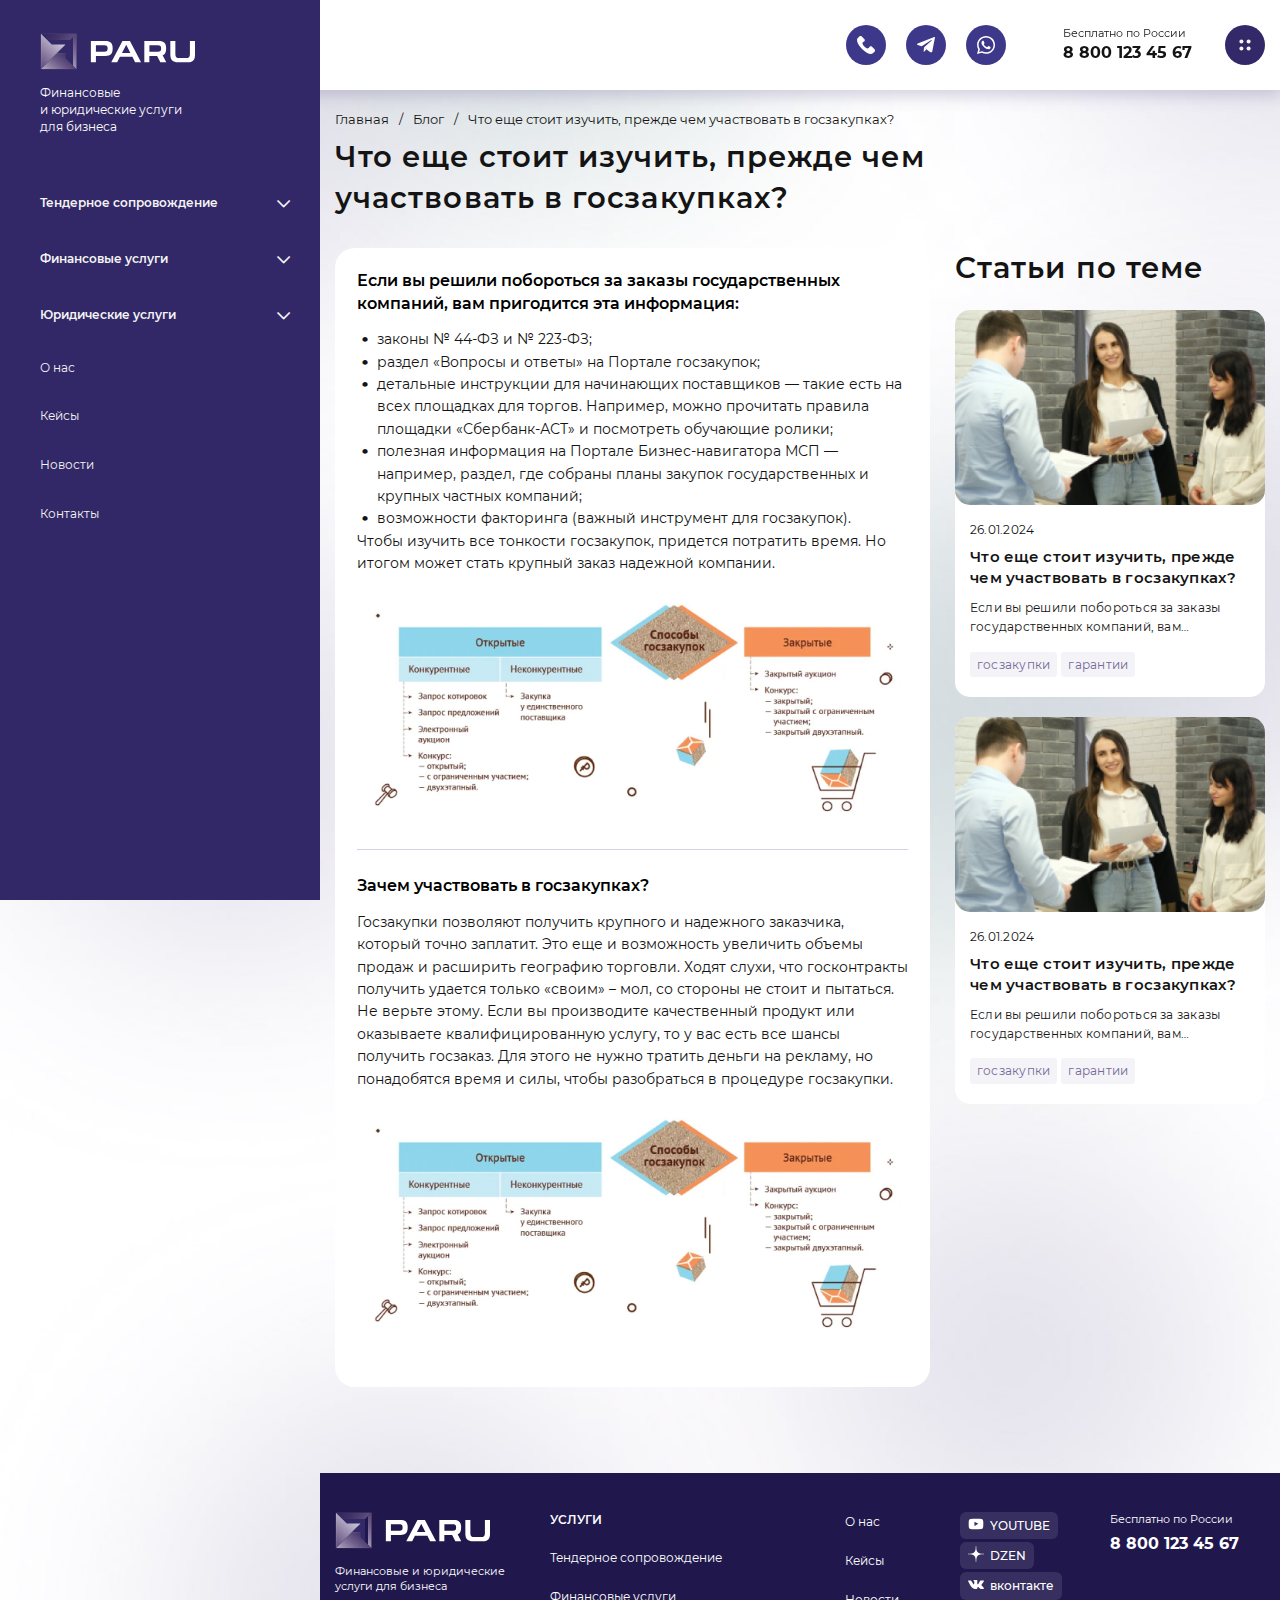
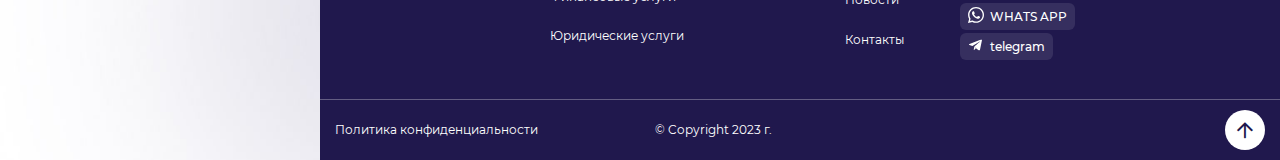
==== article.html @ 8c185385 "Add files via upload" ====
<!DOCTYPE html>
<!--[if lt IE 7]><html lang="ru" class="lt-ie9 lt-ie8 lt-ie7"><![endif]-->
<!--[if IE 7]><html lang="ru" class="lt-ie9 lt-ie8"><![endif]-->
<!--[if IE 8]><html lang="ru" class="lt-ie9"><![endif]-->
<!--[if gt IE 8]><!-->
<html lang="ru">
<!--<![endif]-->
<head>
	<meta charset="utf-8" />
	<title>Заголовок</title>
	<meta http-equiv="X-UA-Compatible" content="IE=edge" />
	<meta name="viewport" content="width=device-width, initial-scale=1.0" />
	<meta name="format-detection" content="telephone=no" />
	<link rel="shortcut icon" href="favicon.png" />
	<link rel="stylesheet" href="libs/bootstrap/bootstrap-grid.css" />
	<link rel="stylesheet" href="libs/fontawesome-free-5.12.0-web/css/all.min.css" />
	<link rel="stylesheet" href="libs/fancybox-master/dist/jquery.fancybox.min.css" />
	<link rel="stylesheet" href="libs/modal-video/modal-video.css" />
	<link rel="stylesheet" href="libs/slick-1.5.9/slick/slick.css" />
	<link rel="stylesheet" href="libs/slick-1.5.9/slick/slick-theme.css" />
	<link rel="stylesheet" href="css/fonts.css" />
	<link rel="stylesheet" href="css/main.css?ver=1.5" />
	<link rel="stylesheet" href="css/media.css?ver=1.5" />
</head>
<body>

	<div class="wrapper wrapper_page">

		<div class="sidebar">
			<a href="#" class="logo">
				<img src="img/logo.svg" alt="alt">
			</a>
			<div class="logo-descr">Финансовые <br>и юридические услуги для бизнеса</div>
			<ul class="menu">
				<li class="menu__haschild">
					<a href="#">Тендерное сопровождение</a>
					<ul>
						<li><a href="#">44 - ФЗ</a></li>
						<li><a href="#">223 - ФЗ</a></li>
						<li><a href="#">615 - ПП</a></li>
						<li><a href="#">Коммерческие закупки</a></li>
						<li><a href="#">Прохождение предотбора</a></li>
					</ul>
				</li>
				<li class="menu__haschild">
					<a href="#">Финансовые услуги</a>
					<ul>
						<li><a href="#">44 - ФЗ</a></li>
						<li><a href="#">223 - ФЗ</a></li>
						<li><a href="#">615 - ПП</a></li>
						<li><a href="#">Коммерческие закупки</a></li>
						<li><a href="#">Прохождение предотбора</a></li>
					</ul>
				</li>
				<li class="menu__haschild">
					<a href="#">Юридические услуги</a>
					<ul>
						<li><a href="#">44 - ФЗ</a></li>
						<li><a href="#">223 - ФЗ</a></li>
						<li><a href="#">615 - ПП</a></li>
						<li><a href="#">Коммерческие закупки</a></li>
						<li><a href="#">Прохождение предотбора</a></li>
					</ul>
				</li>
				<li><a href="#">О нас</a></li>
				<li><a href="#">Кейсы</a></li>
				<li><a href="#">Новости</a></li>
				<li><a href="#">Контакты</a></li>
			</ul>
		</div>

		<header class="header default">
			<div class="container">
				<div class="header__wrapper">
					<a href="#" class="btn-menu btn-menu_mobile"></a>
					<div class="header__logo">
						<a href="#" class="logo">
							<img src="img/logo.svg" alt="alt">
						</a>
					</div>
					<ul class="list-socials">
						<li><a href="#"><img src="img/phone.svg" alt="alt"></a></li>
						<li><a href="#"><img src="img/tg.svg" alt="alt"></a></li>
						<li><a href="#"><img src="img/wp.svg" alt="alt"></a></li>
					</ul>
					<div class="header__contacts">
						<p>Бесплатно по России</p>
						<a href="tel:88001234567" class="phone-main">8 800 123 45 67</a>
					</div>
					<a href="#" class="btn-menu btn-menu_catalog"></a>
					<a href="tel:88001234567" class="phone-mobile"><i class="fas fa-phone-alt"></i></a>
				</div>
			</div>
		</header>

		<section class="page-article">
			<div class="container">
				<ul class="breadcrumbs">
					<li><a href="#">Главная</a></li>
					<li><a href="#">Блог</a></li>
					<li>Что еще стоит изучить, прежде чем участвовать в госзакупках?</li>
				</ul>
				<h1 class="title-section">Что еще стоит изучить, прежде чем участвовать в госзакупках?</h1>
				<div class="row">
					<div class="col-lg-8">
						<div class="article-content">
							<h2>Если вы решили побороться за заказы государственных компаний, вам пригодится эта информация:</h2>
							<ul>
								<li>законы № 44-ФЗ и № 223-ФЗ;</li>
								<li>раздел «Вопросы и ответы» на Портале госзакупок;</li>
								<li>детальные инструкции для начинающих поставщиков — такие есть на всех площадках для торгов. Например, можно прочитать правила площадки «Сбербанк-АСТ» и посмотреть обучающие ролики;</li>
								<li>полезная информация на Портале Бизнес-навигатора МСП — например, раздел, где собраны планы закупок государственных и крупных частных компаний;</li>
								<li>возможности факторинга (важный инструмент для госзакупок).</li>
							</ul>
							<p>Чтобы изучить все тонкости госзакупок, придется потратить время. Но итогом может стать крупный заказ надежной компании.</p>
							<img src="img/article1.jpg" alt="alt">
							<h2>Зачем участвовать в госзакупках?</h2>
							<p>Госзакупки позволяют получить крупного и надежного заказчика, который точно заплатит. Это еще и возможность увеличить объемы продаж и расширить географию торговли. Ходят слухи, что госконтракты получить удается только «своим» – мол, со стороны не стоит и пытаться. Не верьте этому. Если вы производите качественный продукт или оказываете квалифицированную услугу, то у вас есть все шансы получить госзаказ. Для этого не нужно тратить деньги на рекламу, но понадобятся время и силы, чтобы разобраться в процедуре госзакупки.</p>
							<img src="img/article1.jpg" alt="alt">
						</div>
					</div>
					<div class="col-lg-4">
						<div class="sidebar-aricle">
							<h2 class="title-section">Статьи по теме</h2>
							<div class="row row_news">
								<div class="col-lg-12 col-md-6">
									<div class="item-news">
										<a href="#" class="item-news__image">
											<img src="img/news1.jpg" alt="alt">
										</a>
										<div class="item-news__content">
											<div class="item-news__date">26.01.2024</div>
											<a href="#" class="item-news__title">Что еще стоит изучить, прежде чем участвовать в госзакупках?</a>
											<p>Если вы решили побороться за заказы государственных компаний, вам пригодится</p>
											<ul class="tags-main">
												<li><a href="#">госзакупки</a></li>
												<li><a href="#">гарантии</a></li>
											</ul>
										</div>
									</div>
								</div>
								<div class="col-lg-12 col-md-6">
									<div class="item-news">
										<a href="#" class="item-news__image">
											<img src="img/news1.jpg" alt="alt">
										</a>
										<div class="item-news__content">
											<div class="item-news__date">26.01.2024</div>
											<a href="#" class="item-news__title">Что еще стоит изучить, прежде чем участвовать в госзакупках?</a>
											<p>Если вы решили побороться за заказы государственных компаний, вам пригодится</p>
											<ul class="tags-main">
												<li><a href="#">госзакупки</a></li>
												<li><a href="#">гарантии</a></li>
											</ul>
										</div>
									</div>
								</div>
							</div>
						</div>
					</div>
				</div>
			</div>
		</section>

		<footer class="footer">
			<div class="container">
				<div class="row">
					<div class="col-md-2">
						<div class="footer__logo">
							<a href="#" class="logo">
								<img src="img/logo.svg" alt="alt">
							</a>
							<div class="logo-descr">Финансовые и юридические услуги для бизнеса</div>
						</div>
					</div>
					<div class="col-md-4 col-7 footer__services">
						<div class="footer__title">услуги</div>
						<ul class="footer__nav">
							<li><a href="#">Тендерное сопровождение</a></li>
							<li><a href="#">Финансовые услуги</a></li>
							<li><a href="#">Юридические услуги</a></li>
						</ul>
					</div>
					<div class="col-md-2 col-5 footer__main">
						<ul class="footer__nav">
							<li><a href="#">О нас</a></li>
							<li><a href="#">Кейсы</a></li>
							<li><a href="#">Новости</a></li>
							<li><a href="#">Контакты</a></li>
						</ul>
					</div>
					<div class="col-md-2 col-5">
						<ul class="socials-main">
							<li>
								<a href="#">
									<div class="icon-social"><img src="img/ic_soc1.svg" alt="alt"></div>
									<span>YOUTUBE</span>
								</a>
							</li>
							<li>
								<a href="#">
									<div class="icon-social"><img src="img/ic_soc2.svg" alt="alt"></div>
									<span>DZEN</span>
								</a>
							</li>
							<li>
								<a href="#">
									<div class="icon-social"><img src="img/ic_soc3.svg" alt="alt"></div>
									<span>вконтакте</span>
								</a>
							</li>
							<li>
								<a href="#">
									<div class="icon-social"><img src="img/ic_soc4.svg" alt="alt"></div>
									<span>WHATS APP</span>
								</a>
							</li>
							<li>
								<a href="#">
									<div class="icon-social"><img src="img/ic_soc5.svg" alt="alt"></div>
									<span>telegram</span>
								</a>
							</li>
						</ul>
					</div>
					<div class="col-md-2 col-6">
						<div class="footer__contacts">
							<p>Бесплатно по России</p>
							<a href="tel:88001234567" class="phone-main">8 800 123 45 67</a>
						</div>
					</div>
				</div>
			</div>
			<div class="footer-bottom">
				<div class="container">
					<div class="row align-items-center">
						<div class="col-md-4 col-6">
							<a href="#">Политика конфиденциальности </a>
						</div>
						<div class="col-md-4 col-6">
							<p>© Copyright 2023 г.</p>
						</div>
						<div class="col-md-4 col-6">
							<a href="#" class="btn_top"><i class="far fa-arrow-up"></i></a>
						</div>
					</div>
				</div>
			</div>
		</footer>
		
	</div>

	<!--[if lt IE 9]>
	<script src="libs/html5shiv/es5-shim.min.js"></script>
	<script src="libs/html5shiv/html5shiv.min.js"></script>
	<script src="libs/html5shiv/html5shiv-printshiv.min.js"></script>
	<script src="libs/respond/respond.min.js"></script>
	<![endif]-->
	<script src="libs/jquery/jquery-3.6.0.min.js"></script>
	<script src="libs/jquery-mousewheel/jquery.mousewheel.min.js"></script>
	<script src="libs/fancybox-master/dist/jquery.fancybox.min.js"></script>
	<script src="libs/slick-1.5.9/slick/slick.min.js"></script>
	<script src="libs/scroll2id/PageScroll2id.min.js"></script>
	<script src="libs/mask/jquery.maskedinput.js"></script>
	<script src="libs/jquery-spincrement/jquery.spincrement.min.js"></script>
	<script src="libs/modal-video/jquery-modal-video.min.js"></script>
	<script src="libs/jQueryFormStyler-master/jquery.formstyler.min.js"></script>
	<script src="js/common.js?ver=1.5"></script>
	<!-- Yandex.Metrika counter --><!-- /Yandex.Metrika counter -->
	<!-- Google Analytics counter --><!-- /Google Analytics counter -->
</body>
</html>
---- libs/modal-video/modal-video.css ----
@keyframes modal-video {
  from {
    opacity: 0;
  }
  to {
    opacity: 1;
  }
}

@keyframes modal-video-inner {
  from {
    transform: translate(0, 100px);
  }
  to {
    transform: translate(0, 0);
  }
}

.modal-video {
  position: fixed;
  top: 0;
  left: 0;
  width: 100%;
  height: 100%;
  background-color: rgba(0, 0, 0, 0.5);
  z-index: 1000000;
  cursor: pointer;
  opacity: 1;
  animation-timing-function: ease-out;
  animation-duration: 0.3s;
  animation-name: modal-video;
  -webkit-transition: opacity 0.3s ease-out;
  -moz-transition: opacity 0.3s ease-out;
  -ms-transition: opacity 0.3s ease-out;
  -o-transition: opacity 0.3s ease-out;
  transition: opacity 0.3s ease-out;
}

.modal-video-close {
  opacity: 0;
}

.modal-video-close .modal-video-movie-wrap {
  -webkit-transform: translate(0, 100px);
  -moz-transform: translate(0, 100px);
  -ms-transform: translate(0, 100px);
  -o-transform: translate(0, 100px);
  transform: translate(0, 100px);
}

.modal-video-body {
  max-width: 960px;
  width: 100%;
  height: 100%;
  margin: 0 auto;
  padding: 0 10px;
  display: flex;
  justify-content: center;
  box-sizing: border-box;
}

.modal-video-inner {
  display: flex;
  justify-content: center;
  align-items: center;
  width: 100%;
  height: 100%;
}

@media (orientation: landscape) {
  .modal-video-inner {
    padding: 10px 60px;
    box-sizing: border-box;
  }
}

.modal-video-movie-wrap {
  width: 100%;
  height: 0;
  position: relative;
  padding-bottom: 56.25%;
  background-color: #333;
  animation-timing-function: ease-out;
  animation-duration: 0.3s;
  animation-name: modal-video-inner;
  -webkit-transform: translate(0, 0);
  -moz-transform: translate(0, 0);
  -ms-transform: translate(0, 0);
  -o-transform: translate(0, 0);
  transform: translate(0, 0);
  -webkit-transition: -webkit-transform 0.3s ease-out;
  -moz-transition: -moz-transform 0.3s ease-out;
  -ms-transition: -ms-transform 0.3s ease-out;
  -o-transition: -o-transform 0.3s ease-out;
  transition: transform 0.3s ease-out;
}

.modal-video-movie-wrap iframe {
  position: absolute;
  top: 0;
  left: 0;
  width: 100%;
  height: 100%;
}

.modal-video-close-btn {
  position: absolute;
  z-index: 2;
  top: -45px;
  right: 0;
  display: inline-block;
  width: 35px;
  height: 35px;
  overflow: hidden;
  border: none;
  background: transparent;
}

@media (orientation: landscape) {
  .modal-video-close-btn {
    top: 0;
    right: -45px;
  }
}

.modal-video-close-btn:before {
  transform: rotate(45deg);
}

.modal-video-close-btn:after {
  transform: rotate(-45deg);
}

.modal-video-close-btn:before, .modal-video-close-btn:after {
  content: '';
  position: absolute;
  height: 2px;
  width: 100%;
  top: 50%;
  left: 0;
  margin-top: -1px;
  background: #fff;
  border-radius: 5px;
  margin-top: -6px;
}
---- css/fonts.css ----
@font-face {
    font-family: 'Montserrat';
    src: local('Montserrat Light'), local('Montserrat-Light'),
        url('../fonts/Montserrat-Light.woff2') format('woff2'),
        url('../fonts/Montserrat-Light.woff') format('woff'),
        url('../fonts/Montserrat-Light.ttf') format('truetype');
    font-weight: 300;
    font-style: normal;
  }
  @font-face {
    font-family: 'Montserrat';
    src: local('Montserrat Regular'), local('Montserrat-Regular'),
        url('../fonts/Montserrat-Regular.woff2') format('woff2'),
        url('../fonts/Montserrat-Regular.woff') format('woff'),
        url('../fonts/Montserrat-Regular.ttf') format('truetype');
    font-weight: 400;
    font-style: normal;
  }
  @font-face {
    font-family: 'Montserrat';
    src: local('Montserrat Medium'), local('Montserrat-Medium'),
        url('../fonts/Montserrat-Medium.woff2') format('woff2'),
        url('../fonts/Montserrat-Medium.woff') format('woff'),
        url('../fonts/Montserrat-Medium.ttf') format('truetype');
    font-weight: 500;
    font-style: normal;
  }
  @font-face {
    font-family: 'Montserrat';
    src: local('Montserrat Semi Bold'), local('Montserrat-Semi-Bold'),
        url('../fonts/Montserrat-SemiBold.woff2') format('woff2'),
        url('../fonts/Montserrat-SemiBold.woff') format('woff'),
        url('../fonts/Montserrat-SemiBold.ttf') format('truetype');
    font-weight: 600;
    font-style: normal;
  }
  @font-face {
    font-family: 'Montserrat';
    src: local('Montserrat Bold'), local('Montserrat-Bold'),
        url('../fonts/Montserrat-Bold.woff2') format('woff2'),
        url('../fonts/Montserrat-Bold.woff') format('woff'),
        url('../fonts/Montserrat-Bold.ttf') format('truetype');
    font-weight: 700;
    font-style: normal;
  }
  @font-face {
    font-family: 'Montserrat';
    src: local('Montserrat Extra Bold'), local('Montserrat-Extra-Bold'),
        url('../fonts/Montserrat-ExtraBold.woff2') format('woff2'),
        url('../fonts/Montserrat-ExtraBold.woff') format('woff'),
        url('../fonts/Montserrat-ExtraBold.ttf') format('truetype');
    font-weight: 800;
    font-style: normal;
  }
---- css/main.css ----
*::-webkit-input-placeholder {
	color: #666;
	opacity: 1;
}
*:-moz-placeholder {
	color: #666;
	opacity: 1;
}
*::-moz-placeholder {
	color: #666;
	opacity: 1;
}
*:-ms-input-placeholder {
	color: #666;
	opacity: 1;
}

body input:focus:required:invalid,
body textarea:focus:required:invalid {
	
}
body input:required:valid,
body textarea:required:valid {
	
}
body {
	font-family: 'Montserrat';
	font-size: 14px;
	line-height: 160%;
	color: #141414;
	overflow-x: hidden;
	margin: 0;
	background-color: #fff;
}
button {
	cursor: pointer;
}
button, input, optgroup, select, textarea {
	font-family: inherit;
}
input {
-webkit-appearance: none;
-moz-appearance: none;
appearance: none;
}
button,
textarea,
input.text,
input[type="text"],
input[type="button"],
input[type="submit"] {
  -webkit-appearance: none;
}
a, button, input, img {
	transition: all 0.3s;
}
h1,h2,h3,h4,h5,h6 {
	padding: 0;
	margin: 0;
	font-weight: normal;
}
.wrapper {
	overflow: hidden;
	background-image: url(../img/main_bg.jpg);
	background-repeat: no-repeat;
	background-position: center -100px;
}
a {
	text-decoration: none;
	outline: none;
}
* {
	outline: none !important;
}
ul {
	padding: 0;
	margin: 0;
}
ul li {
	list-style-type: none;
	outline: none;
}
img {
	outline: none;
	display: block;
}
p {
	padding: 0;
	margin: 0;
}
form {
	margin: 0;
}


.header {
	padding: 45px 0;
	position: fixed;
	top: 0;
	left: 0;
	width: 100%;
	z-index: 700;
	transition: all 0.5s;
}
.header.fixed {
	padding: 34px 0;
	background: #FFF;
	box-shadow: 2px 6px 15px 0px rgba(117, 106, 154, 0.30);
}
.header__wrapper {
	margin-right: -80px;
	display: flex;
	align-items: center;
	justify-content: flex-end;
	position: relative;
}
.header__contacts {
	font-size: 12px;
	line-height: 140%;
	display: flex;
	flex-direction: column;
	align-items: flex-start;
}
.header__contacts p {
	margin: 0;
}
.phone-main {
	font-size: 17px;
	color: #141414;
	font-weight: 700;
	line-height: 140%;
}
.btn-menu {
	width: 50px;
	height: 50px;
	margin-left: 50px;
	flex: none;
	background-image: url(../img/menu.svg);
	background-repeat: no-repeat;
	background-position: center;
	background-size: cover;
	cursor: pointer;
	transition: all 0.8s;
}
.btn-menu:hover {
	transform: rotate(180deg);
}
.list-socials {
	display: flex;
	align-items: center;
}
.list-socials li {
	margin-right: 28px;
}
.list-socials li:last-child {
	margin-right: 0;
}
.header .list-socials {
	margin-right: 100px;
	visibility: hidden;
	opacity: 0;
	transition: all 0.5s;
}
.header.header.fixed .list-socials {
	visibility: visible;
	opacity: 1;
}
.list-socials a {
	width: 50px;
	height: 50px;
	border-radius: 50%;
	background-color: #3D388A;
	display: flex;
	align-items: center;
	justify-content: center;
}
/*
.header.fixed .socials-vertical {
	margin-right: 70px;
	position: relative;
	top: 0;
	right: 0;
	flex-direction: row;
	width: auto;
	height: auto;
}
.header.fixed .socials-vertical li {
	margin-right: 28px;
}
*/

.title-big {
	font-size: 48px;
	font-weight: 700;
	line-height: 140%; 
}
.content-billbord {
	height: 900px;
	display: flex;
	align-items: center;
	justify-content: space-between;
}
.content-billbord__inner {
	max-width: 706px;
	margin-left: 85px;
	display: flex;
	align-items: flex-start;
	flex-direction: column;
	justify-content: center;
}
.socials-vertical {
	margin-right: -80px;
	width: 140px;
	height: 364px;
	border-radius: 10px;
	background: #FFF;
	display: flex;
	flex-direction: column;
	align-items: center;
	justify-content: space-around;
	transition: all 0.7s;
	flex: none;
}
.socials-vertical a {
	width: 50px;
	height: 50px;
	border-radius: 50%;
	background-color: #3D388A;
	display: flex;
	align-items: center;
	justify-content: center;
}
.list-socials a:hover,
.socials-vertical a:hover {
	background-color: #181454;
}
.list-page li {
	font-size: 20px;
	padding-left: 40px;
	margin-bottom: 10px;
	line-height: 160%;
	font-weight: 500;
	color: #756A9A;
	position: relative;
}
.list-page li::before {
	position: absolute;
	top: 0;
	left: 0;
	content: "●";
}
.billbord .title-big {
	margin-bottom: 46px;
}
.billbord__buttons {
	padding-top: 55px;
	display: flex;
	align-items: center;
}
.btn-main {
	height: 64px;
	padding: 0 52px;
	font-size: 16px;
	font-weight: 500;
	line-height: 140%;
	background: #322968;
	text-transform: uppercase;
	color: #fff;
	font-family: 'Montserrat';
	display: inline-flex;
	align-items: center;
	justify-content: center;
	text-align: center;
	border: none;
	cursor: pointer;
	transition: all 0.3s;
}
.btn-main:hover {
	background: #1b153e;
}
.btn-video {
	font-size: 13px;
	line-height: 140%;
	color: #141414;
	display: inline-flex;
	align-items: center;
}
.btn-video img {
	margin-right: 22px;
	flex: none;
	transition: all 0.5s;
}
.btn-video:hover img {
	transform: scale(1.1);
}
.btn-video span {
	max-width: 106px;
}
.billbord__buttons .btn-main {
	margin-right: 74px;
}

.sidebar {
	padding: 54px 70px;
	padding-right: 32px;
	top: 0;
	left: 0;
	width: 363px;
	z-index: 800;
	height: 100%;
	overflow: auto;
	background: #322867;
	position: fixed;
	color: #fff;
}
.sidebar::-webkit-scrollbar {
	-webkit-appearance: none;
}
  .sidebar::-webkit-scrollbar:vertical {
	width: 5px;
}
  .sidebar::-webkit-scrollbar:horizontal {
	height: 5px;
}
  .sidebar::-webkit-scrollbar-thumb {
	background-color: #444;
	border-radius: 10px;
}
  .sidebar::-webkit-scrollbar-track {
	border-radius: 10px;
	background-color: #D9D9D9;
}
.logo {
	display: inline-block;
}
.logo img {
	width: 176px;
}
.logo-descr {
	margin-top: 18px;
	margin-bottom: 75px;
	max-width: 160px;
	line-height: 140%;
}
.menu > li {
	padding: 25px 0;
	line-height: 140%;
}
.menu > li > a {
	color: #F5F5F5;
	display: flex;
	align-items: center;
	justify-content: space-between;
}
.menu > li > a:hover {
	opacity: 0.6;
}
.menu__haschild > a {
	font-weight: 600;
	position: relative;
}
.menu__haschild > a::after {
	font-size: 15px;
	-moz-osx-font-smoothing: grayscale;
    -webkit-font-smoothing: antialiased;
    font-style: normal;
    font-variant: normal;
    text-rendering: auto;
    line-height: 1;
	font-family: "Font Awesome 5 Pro";
	font-weight: 400;
	content: "\f078";
	width: 24px;
	height: 24px;
	display: flex;
	align-items: center;
	justify-content: center;
	transition: all 0.3s;
}
.menu__haschild.active > a::after {
	transform: rotate(180deg);
}
.menu ul li {
	margin-bottom: 25px;
}
.menu ul li:last-child {
	margin-bottom: 0;
}
.menu ul li a {
	color: #F5F5F5;
	border-bottom: 1px transparent solid;
}
.menu ul li a:hover {
	border-color: #fff;
}
.menu ul {
	padding-top: 13px;
	display: none;
}

.services {
	padding-bottom: 70px;
}
.services .title-section {
	padding-top: 0;
}
.title-section {
	font-size: 36px;
	padding: 39px 0;
	font-weight: 600;
	line-height: 140%;
	letter-spacing: 1.08px;
	margin: 0;
}
.block-services {
	border-radius: 30px 30px 0px 0px;
	background: #FFF;
	box-shadow: 10px 0 10px #3329690d;
}
.item-service {
	border-radius: 30px 30px 0px 0px;
	box-shadow: 0 -10px 10px #3329690d;
	background: #FFF;
}
.item-service:last-child {
	padding-bottom: 30px;
}
.item-service__head {
	padding: 30px 28px;
	font-size: 24px;
	font-style: normal;
	font-weight: 600;
	line-height: 140%;
	color: #000;
	display: flex;
	align-items: center;
	cursor: pointer;
}
.item-service__head span {
	margin-right: 30px;
	color: #756A9A;
	font-size: 15px;
	font-weight: 500;
	line-height: 200%; 
}
.item-service__content {
	padding: 0 77px;
	padding-bottom: 46px;
	display: none;
}
.item-service:first-child .item-service__content {
	display: block;
}
.list-links a {
	padding: 17px 0;
	font-size: 20px;
	color: #332969;
	font-style: normal;
	font-weight: 500;
	line-height: 200%;
	display: flex;
	align-items: center;
	justify-content: space-between;
	border-top: 1px solid #C1C1C1;
}
.list-links a i {
	transition: all 0.3s;
}
.list-links a:hover i {
	transform: translateX(10px);
}
.list-links li:last-child a {
	border-bottom: 1px solid #C1C1C1;
}
.list-links {
	padding-right: 20px;
}
.image-services img {
	max-width: 100%;
	margin: 0 auto;
	height: auto;
}

.numbers-about {
	padding-bottom: 40px;
}
.numbers-about .title-section {
	padding-bottom: 20px;
}
.item-number {
	padding-left: 65px;
	font-size: 18px;
	max-width: 325px;
	margin: 60px auto;
	font-weight: 500;
	line-height: 160%;
	position: relative;
	color: #332969;
}
.item-number__value {
	font-size: 66px;
	margin-bottom: 9px;
	font-weight: 600;
	line-height: 140%;
}
.item-number::before {
	position: absolute;
	display: block;
	content: " ";
	top: 109px;
	left: 0;
	width: 24px;
	height: 24px;
	background-image: url(../img/before_line.svg);
	background-repeat: no-repeat;
	background-position: center;
	background-size: cover;
}
.wrapper,
.wrapper .header {
	padding-left: 363px;
}

.portfolio {
	padding-top: 40px;
	padding-bottom: 110px;
}
.portfolio .title-section {
	max-width: 961px;
	margin: 0 auto;
	text-align: center;
}
.tabs {
	display: flex;
	align-items: center;
	justify-content: center;
}
.tabs li {
	padding: 0 5px;
}
.tabs a {
	height: 46px;
	padding: 0 26px;
	font-size: 16px;
	color: #322867;
	font-weight: 500;
	line-height: 140%;
	border-radius: 3px;
	border: 1px solid #756A9A;
	display: flex;
	align-items: center;
	justify-content: center;
	text-align: center;
}
.tabs .active a,
.tabs a:hover {
	border-color: #332969;
	background: #332969;
	color: #fff;
}
.block-portfolio {
	padding: 35px 50px;
	border-radius: 20px;
	background: #FFF;
}
.title-middle {
	font-size: 24px;
	font-weight: 600;
	line-height: 140%;
}
.title-small {
	font-size: 18px;
	font-weight: 500;
	line-height: 140%;
}
.text-min {
	font-size: 13px;
	color: #3D388A;
}
.item-portfolio__image {
	padding: 0 1px;
}
.item-portfolio__image img {
	max-width: 100%;
	height: auto;
}
.item-portfolio .title-middle {
	margin-bottom: 13px;
	color: #000;
}
.item-portfolio .title-small {
	margin-bottom: 14px;
	color: #000;
}
.item-portfolio .text-min {
	margin-bottom: 23px;
}
.item-portfolio__content .title-small {
	margin-bottom: 6px;
	font-weight: 600;
	color: #332969;
}
.item-portfolio__content p {
	margin-bottom: 18px;
	letter-spacing: 0.28px;
}
.item-portfolio__content {
	position: relative;
}
.item-portfolio__bottom {
	margin-bottom: -2px;
	width: 110px;
	display: flex;
	justify-content: flex-end;
	margin-left: auto;
	background-color: #fff;
	z-index: 2;
	margin-right: -30px;
	position: relative;
}
.link-page {
	color: #332969;
	border-bottom: 1px solid #332969;
	font-weight: 500;
	line-height: 140%;
	display: inline-block;
}
.link-page:hover {
	border-color: transparent;
}
.item-portfolio__content {
	padding-top: 16px;
	margin-right: 30px;
	min-height: 100%;
	border-top: 1px solid #D5D1E2;
	border-bottom: 1px solid #D5D1E2;
}
.item-portfolio__content::after,
.item-portfolio__content::before {
	position: absolute;
	display: block;
	content: " ";
	width: 16px;
	height: 16px;
	margin-right: 17px;
	right: 100%;
	bottom: -1px;
	background-image: url(../img/before.svg);
	background-repeat: no-repeat;
	background-position: center;
	background-size: cover;
}
.item-portfolio__content::after {
	right: auto;
	left: 100%;
	margin: 0;
	margin-left: 17px;
	top: -1px;
	bottom: auto;
	background-image: url(../img/after.svg);
}
.item-portfolio__left {
	max-width: 297px;
}
.tab-container {
	padding-top: 57px;
}
.slick-arrow {
	width: 24px;
	height: 24px;
	font-size: 21px;
	color: #332969;
	display: flex;
	align-items: center;
	justify-content: center;
	cursor: pointer;
	top: 50%;
	transition: all 0.3s;
}
.slick-arrow:hover {
	color: #332969;
	opacity: 0.6;
}
.slick-prev {
	left: 0;
}
.slick-next {
	right: 0;
}
.slider-portfolio .slick-prev {
	left: -100px;
}
.slider-portfolio .slick-next {
	right: -100px;
}
.slick-arrow::before {
	display: none;
}
.slick-dots {
	bottom: 0;
}
.slick-dots li button {
	color: #322867;
	font-size: 14px;
	font-style: normal;
	font-weight: 500;
	line-height: 140%;
	border: none;
	width: auto;
	height: auto;
	padding: 0;
	background: transparent !important;
}
.slick-dots li {
	margin: 0 22px;
	width: auto;
	height: auto;
}
.slider-portfolio .slick-dots {
	bottom: -80px;
}
.slick-dots li button:before {
	display: none;
}
.tab-pane {
	display: none;
}
.tab-pane:first-child {
	display: block;
}

.steps .title-section,
.consultation .title-section {
	padding-bottom: 9px;
}
.descr-section {
	font-size: 20px;
	padding-bottom: 48px;
	font-weight: 500;
	line-height: 200%;
	color: #000;
}
.consultation {
	padding-top: 30px;
	padding-bottom: 100px;
}
.form-main {
	padding: 48px 105px;
	border-radius: 30px;
	background: #FFF;
	box-shadow: 0 0 20px #33296914;
}
.item-form {
	margin-bottom: 15px;
}
.item-form__title {
	font-size: 13px;
	padding-bottom: 11px;
	line-height: 140%;
}
.item-form input {
	height: 58px;
	padding: 0 15px;
	font-size: 14px;
	line-height: 140%;
	font-family: 'Montserrat';
	border-radius: 3px;
	border: 1px solid #D9D9D9;
	background: #F4F3F7;
	width: 100%;
	color: #141414;
}
.checkbox {
	font-size: 12px;
	line-height: normal;
	margin-top: 20px;
	color: #756A9A;
	letter-spacing: normal;
	display: flex;
	text-align: left;
}
.checkbox label input {
	position: absolute;
	z-index: -1;
	height: 1px !important;
	width: 1px !important;
	opacity: 0 !important;
	margin: 12px 2px 0 7px !important;
}
.checkbox label > span {
	position: relative;
	padding: 5px 0 0 32px;
	display: block;
	cursor: pointer;
}
.checkbox label > span:before {
	content: '';
	position: absolute;
	top: 2px;
	left: 0;
	width: 19px;
	height: 19px;
	border: 1px solid #756A9A;
	border-radius: 0px;
	transition: .2s;
}
.checkbox label > span:after {
	content: '';
	position: absolute;
	top: 3px;
	left: 0px;
	width: 19px;
	height: 19px;
	content: "\f00c";
	display: -webkit-flex;
	display: -moz-flex;
	display: -ms-flex;
	display: -o-flex;
	display: flex;
	align-items: center;
	justify-content: center;
	-moz-osx-font-smoothing: grayscale;
	-webkit-font-smoothing: antialiased;
	font-style: normal;
	font-variant: normal;
	text-rendering: auto;
	line-height: 1;
	font-family: "Font Awesome 5 Pro";
	font-weight: 500;
	background-image: none;
	color: #756A9A;
	font-size: 12px;
	opacity: 0;
	transition: .2s;
}
.checkbox label input:checked + span:after {
	opacity: 1;
}
.form-main__bottom {
	padding-top: 20px;
	display: flex;
	align-items: center;
	justify-content: space-between;
}
.form-main__bottom .checkbox {
	margin: 0;
}

.steps {
	padding-bottom: 100px;
}
.slider-accordion {
    display: flex;
	border-radius: 30px 0px 0px 30px;
	box-shadow: 10px 0 10px #33296914;
	background-color: #fff;
}
.item-accordion {
    display: flex;
    height: 590px;
    border-radius: 30px 0px 0px 30px;
	box-shadow: -10px 0 10px #33296914;
    background-color: #fff;
}
.item-accordion.active {
    flex: 1 1 0%;
}
.item-accordion.active .item-accordion__head {
    width: 0;
    opacity: 0;
}
.item-accordion.active .item-accordion__content {
    width: 100%;
}
.item-accordion.active .item-accordion__inner {
    transform: scaleX(1);
}
.item-accordion__head {
    padding: 23px 0;
    width: 133px;
    display: flex;
    align-items: center;
    flex-direction: column;
    cursor: pointer;
    transition: all 0.3s;
    position: relative;
    z-index: 1;
}
.item-accordion__title {
    font-size: 24px;
    color: #000;
    font-weight: 600;
    line-height: 140%;
}
.item-accordion__head .item-accordion__title {
    writing-mode: vertical-lr;
    text-orientation: mixed;
    transform: rotate(180deg);
}
.item-accordion__content {
    width: 0px;
    overflow: hidden;
    display: flex;
    flex-direction: column;
    align-items: flex-start;
}
.item-accordion__inner {
    display: flex;
    flex-direction: column;
    align-items: flex-start;
    padding: 23px 80px;
    transform-origin: 100% 50%;
    transform: scaleX(0);
    height: 100%;
    transition: all 0.5s;
	position: relative;
}
.item-accordion__text {
    max-height: 80%;
	scrollbar-width: thin;
	scrollbar-color: #444 #D9D9D9;
    overflow: auto;
}
.item-accordion__text p {
	margin-bottom: 15px;
	letter-spacing: 0.28px;
}
.item-accordion__text::-webkit-scrollbar {
	-webkit-appearance: none;
  }
  .item-accordion__text::-webkit-scrollbar:vertical {
	width: 3px;
  }
  .item-accordion__text::-webkit-scrollbar:horizontal {
	height: 3px;
  }
  .item-accordion__text::-webkit-scrollbar-thumb {
	background-color: #444;
	border-radius: 10px;
  }
  .item-accordion__text::-webkit-scrollbar-track {
	border-radius: 10px;
	background-color: #D9D9D9;
  }
  .number-accordion {
	color: #756A9A;
	font-size: 15px;
	font-weight: 500;
}
.item-accordion__head .number-accordion {
	margin-bottom: 42px;
}
.item-accordion__inner .number-accordion {
	top: 29px;
	left: 32px;
	position: absolute;
}
.item-accordion__top {
	margin-bottom: 48px;
}
.item-accordion .btn-main {
	width: 100%;
	padding: 0 10px;
}
.item-accordion__text form {
	margin-top: 70px;
}
.steps .tabs {
	justify-content: flex-start;
}
.steps .descr-section {
	padding-bottom: 28px;
}
.steps .tab-container {
	padding-top: 37px;
}

.about {
	padding-bottom: 64px;
}
.about .title-section {
	padding-bottom: 16px;
}
.about .descr-section {
	padding-bottom: 29px;
	line-height: 160%;
}
.about__text {
	font-size: 16px;
	line-height: 160%;
	letter-spacing: 0.32px;
}
.about__text p {
	margin: 0;
}
.about__name {
	font-size: 18px;
	padding-top: 54px;
	padding-bottom: 11px;
	font-weight: 500;
	line-height: 160%;
}
.about__descr {
	font-weight: 500;
}
.about__left {
	margin-right: -30px;
}
.about__image img {
	border-radius: 30px;
	max-width: 100%;
	height: auto;
	margin-left: auto;
}
.about__image {
	margin-left: 30px;
	padding-top: 15px;
}
.about__bottom {
	padding-top: 99px;
	text-align: center;
}

.footer {
	padding-top: 39px;
	color: #fff;
	background: #20184D;
}
.footer__contacts {
	font-size: 12px;
	line-height: 140%;
	display: flex;
	flex-direction: column;
	align-items: flex-start;
}
.footer__contacts p {
	margin-bottom: 6px;
}
.footer__nav li {
	margin-bottom: 20px;
}
.footer__nav a {
	color: #fff;
	border-bottom: 1px transparent solid;
	line-height: normal;
}
.footer__nav a:hover {
	border-color: #fff;
}
.footer__title {
	margin-bottom: 21px;
	font-weight: 600;
	line-height: normal;
	text-transform: uppercase;
}
.footer__main .footer__nav {
	color: #F5F5F5;
}
.footer__main .footer__nav a:hover {
	border-color: #F5F5F5;
}
.footer .phone-main {
	color: #fff;
}
.footer .footer__services {
	padding-left: 70px;
}
.footer .footer__main {
	padding-left: 20px;
}
.footer__logo .logo-descr {
	font-size: 12px;
	margin-bottom: 0;
	max-width: 100%;
	line-height: 140%;
}
.footer__logo {
	width: 218px;
}
.footer-bottom {
	padding: 10px 0;
	margin-top: 38px;
	color: #fff;
	border-top: 1px solid rgba(255, 255, 255, 0.3);
}
.footer-bottom a {
	color: #fff;
}
.footer-bottom a:hover {
	opacity: 0.7;
}
.btn_top {
	font-size: 18px;
	float: right;
	position: relative;
	color: #20184D !important; 
	width: 40px;
	height: 40px;
	text-align: center;
	display: -webkit-inline-flex;
	display: -moz-inline-flex;
	display: -ms-inline-flex;
	display: -o-inline-flex;
	display: inline-flex !important;
	align-items: center;
	justify-content: center;
	border-radius: 50%;
	background-color: #ffff;
	z-index: 7;
	-webkit-transition: all 0.3s;
	-o-transition: all 0.3s;
	transition: all 0.3s;
}
.btn_top:hover {
	background-color: #fff;
}
.phone-mobile,
.header__logo {
	display: none;
}

.wrapper.wrapper_page {
	padding-top: 119px;
	background-image: url(../img/main_bg2.jpg);
}
.wrapper_page .header {
	padding-top: 34px;
	padding-bottom: 34px;
	background: #FFF;
	box-shadow: 2px 6px 15px 0px rgba(117, 106, 154, 0.30);
}
.wrapper_page .header .list-socials {
	visibility: visible;
	opacity: 1;
}
.block-billbord {
	padding: 50px;
	max-width: 1120px;
	border-radius: 30px;
	background: #FFF;
}
.block-billbord__image img {
	max-width: 100%;
	height: auto;
}
.list-main li {
	font-size: 18px;
	font-weight: 500;
	line-height: 160%; 
	margin-bottom: 35px;
	padding-left: 37px;
	position: relative;
	color: #332969;
}
.list-main li::before {
	position: absolute;
	display: block;
	content: " ";
	width: 16px;
	height: 16px;
	top: 4px;
	left: 0;
	background-image: url(../img/li.svg);
	background-repeat: no-repeat;
	background-position: center;
	background-size: cover;
}
.block-billbord .list-main {
	padding-top: 25px;
	padding-bottom: 30px;
}
.services-unit {
	padding: 99px 50px;
	border-radius: 30px;
	background: #FFF;
}
.services-unit .list-links a {
	font-size: 24px;
	color: #000;
	font-weight: 600;
}
.item-number__value b {
	font-size: 64px;
}
.services-main .item-number {
	margin: 0;
	margin-bottom: 65px;
}
.col_nums .row > div:last-child .item-number {
	margin-bottom: 0;
}
.services-main  .item-number__value {
	white-space: nowrap;
}
.billbord-service {
	padding-top: 20px;
}
.services-main,
.billbord-service {
	padding-bottom: 100px;
}
.block-main {
	padding: 35px 40px;
	font-size: 16px;
	line-height: 160%;
	border-radius: 20px;
	letter-spacing: 0.32px;
	font-weight: 500;
	background: #FFF;
	position: relative;
}
.block-main::before {
	position: absolute;
	display: block;
	content: " ";
	top: 35px;
	left: 40px;
	height: 1px;
	right: 75px;
	background: #D5D1E2;
}
.block-main::after {
	position: absolute;
	display: block;
	content: " ";
	bottom: 35px;
	right: 40px;
	height: 1px;
	left: 75px;
	background: #D5D1E2;
}
.block-main__content {
	padding: 55px 0;
}
.block-main__content::after, 
.block-main__content::before {
    position: absolute;
    display: block;
    content: " ";
    width: 16px;
    height: 16px;
	bottom: 34px;
	left: 42px;
    background-image: url(../img/before.svg);
    background-repeat: no-repeat;
    background-position: center;
    background-size: cover;
}
.block-main__content::after {
	top: 34px;
	right: 42px;
	bottom: auto;
	left: auto;
	background-image: url(../img/after.svg);
}
.service-info .title-section {
	text-align: center;
}
.list-simple li {
	padding-left: 37px;
	margin-bottom: 24px;
	font-weight: 500;
	position: relative;
}
.list-simple li::before {
	position: absolute;
	display: block;
	content: " ";
	width: 24px;
	height: 24px;
	top: 0;
	left: 0;
	background-image: url(../img/li2.svg);
	background-repeat: no-repeat;
	background-position: center;
	background-size: cover;
}
.list-simple li:last-child {
	margin-bottom: 0;
}
.image-service img {
	border-radius: 30px 30px 0px 0px;
	max-width: 100%;
	box-shadow: 0 -10px 20px #3329692e;
	height: auto;
}
.row_main > div {
	margin-bottom: 30px;
}
.service-info {
	padding-bottom: 77px;
}
.service-info +.service-info .title-section {
	padding-top: 0;
}
.block-main__price {
	font-size: 24px;
	padding: 17px 70px;
	padding-bottom: 20px;
	margin-bottom: 32px;
	margin-left: 20px;
	margin-right: 20px;
	font-weight: 500;
	line-height: 140%;
	letter-spacing: 0.72px;
	color: #FFF;
	text-align: center;
	border-radius: 15px;
	background: #756A9A;
}
.block-main__price strong {
	font-size: 36px;
	font-weight: 600;
	line-height: 140%;
	letter-spacing: 1.08px;
	display: block;
}
.block-main__center {
	max-width: 400px;
	margin: 0 auto;
	text-align: center;
}
.service-info + .consultation .title-section {
	padding-top: 0;
}
.wrapper_page .header.fixed {
	padding-top: 20px;
	padding-bottom: 20px;
}

.wrapper_finance .footer,
.wrapper_finance .btn-main,
.wrapper_finance .sidebar {
	background-color: #5A2255;
}
.wrapper_finance .item-number {
	color: #5A2255;
}
.wrapper_legal .footer,
.wrapper_legal .btn-main,
.wrapper_legal .sidebar {
	background-color: #2F6067;
}
.wrapper_legal .item-number {
	color: #2F6067;
}
.breadcrumbs {
	padding-top: 30px;
	padding-bottom: 9px;
	font-size: 13px;
	line-height: 140%;
	display: flex;
	align-items: center;
	flex-wrap: wrap;
  }
  .breadcrumbs a {
	color: #141414;
	border-bottom: 1px solid transparent;
  }
  .breadcrumbs a:hover {
	border-color: #141414;
  }
  .breadcrumbs li::after {
	content: "/";
	margin: 0 10px;
  }
  .breadcrumbs li:last-child::after {
	display: none;
  }
  .breadcrumbs + .title-section {
	padding-top: 0;
  }
  .item-form .jq-selectbox__select-text {
	height: 58px;
	padding: 0 20px;
	font-size: 13px;
	line-height: 140%;
	font-family: 'Montserrat';
	border-radius: 3px;
	border: 1px solid #d9d9d9;
	background: #fff;
	width: 100%;
	color: #141414;
	display: flex;
	align-items: center;
	cursor: pointer;
}
.item-form .jq-selectbox {
	width: 100%;
}
.jq-selectbox__dropdown {
	border-radius: 3px;
	font-size: 13px;
	line-height: 140%;
	border: 1px solid #d9d9d9;
	background: #fff;
	width: 100%;
	max-height: 300px;
	overflow: auto;
	top: 100% !important;
	bottom: auto !important;
}
.jq-selectbox__dropdown li {
	padding: 10px 20px;
	cursor: pointer;
	transition: all 0.3s;
}
.jq-selectbox__dropdown li:hover {
	background-color: #f3f3f3;
}
.item-form .jq-selectbox__trigger {
	width: 19px;
	height: 19px;
	font-size: 12px;
	right: 15px;
	color: #332969;
	top: 0;
	bottom: 0;
	margin: auto;
	position: absolute;
	cursor: pointer;
	display: flex;
	align-items: center;
	justify-content: center;
	-moz-osx-font-smoothing: grayscale;
	-webkit-font-smoothing: antialiased;
	font-style: normal;
	font-variant: normal;
	text-rendering: auto;
	line-height: 1;
	font-family: "Font Awesome 5 Pro";
	font-weight: 700;
}
.item-form .jq-selectbox__trigger:before {
	content: "\f078";
}
.form-filter__wrap {
	display: flex;
	align-items: center;
}
.form-filter__wrap .item-form {
	margin-right: 8px;
	flex-grow: 1;
	margin-bottom: 0;
}
.form-filter .btn-main {
	height: 58px;
	padding: 0 30px;
}
.form-filter {
	margin-bottom: 36px;
}
.row_portfolio > div {
	margin-bottom: 30px;
}
.unit-portfolio {
	padding: 22px 48px;
	font-size: 16px;
	line-height: 140%;
	border-radius: 20px;
	letter-spacing: 0.32px;
	font-weight: 500;
	background: #FFF;
	position: relative;
	transition: all 0.5s;
}
.unit-portfolio::before {
	position: absolute;
	display: block;
	content: " ";
	top: 22px;
	left: 20px;
	height: 1px;
	right: 52px;
	background: #D5D1E2;
}
.unit-portfolio::after {
	position: absolute;
	display: block;
	content: " ";
	bottom: 22px;
	right: 20px;
	height: 1px;
	left: 52px;
	background: #D5D1E2;
}
.unit-portfolio__content {
	padding: 17px 0;
	padding-bottom: 21px;
}
.unit-portfolio__content::after, 
.unit-portfolio__content::before {
    position: absolute;
    display: block;
    content: " ";
    width: 16px;
    height: 16px;
	bottom: 22px;
	left: 20px;
    background-image: url(../img/before.svg);
    background-repeat: no-repeat;
    background-position: center;
    background-size: cover;
}
.unit-portfolio__content::after {
	top: 22px;
	right: 20px;
	bottom: auto;
	left: auto;
	background-image: url(../img/after.svg);
}
.unit-portfolio .title-middle {
	margin-bottom: 5px;	
	color: #000;
	display: block;
}
.unit-portfolio p {
	margin-bottom: 7px;
}
.unit-portfolio .text-min {
	margin-bottom: 18px;
}
.unit-portfolio__image {
	height: 280px;
	margin-bottom: 19px;
	width: 100%;
	display: block;
}
.unit-portfolio__image img {
	width: 100%;
	height: 100%;
	object-fit: cover;
	font-family: 'object-fit: cover;';
}
.unit-portfolio__bottom {
	display: flex;
	align-items: center;
	justify-content: space-between;
	width: 100%;
}
.price-main {
	font-size: 24px;
	line-height: 140%;
	letter-spacing: 0.03em;
	font-weight: 600;
	color: #756a9a;
}
.unit-portfolio .btn-main {
	padding: 0 18px;
	font-size: 14px;
	height: 36px;
	text-transform: none;
}
.unit-portfolio:hover {
    box-shadow: 0 5px 15px #231c4b4f;
}
.pager {
	height: 24px;
	display: flex;
	align-items: center;
	justify-content: center;
	position: relative;
}
.page-numbers {
	font-size: 14px;
	margin: 0 25px;
	font-weight: 500;
	color: #322867;
	display: flex;
	align-items: center;
	justify-content: center;
	text-transform: uppercase;
}
.page-numbers.current,
.page-numbers:hover {
	color: #000;
}
.prev.page-numbers,
.next.page-numbers {
	width: 24px;
	height: 24px;
	font-size: 21px;
	cursor: pointer;
	margin: 0;
	transition: all 0.3s;
	position: absolute;
	top: 0;
	bottom: 0;
	margin: auto;
	display: flex;
	align-items: center;
	justify-content: center;
}
.prev.page-numbers {
	left: 0px;
}
.next.page-numbers {
	right: 0px;
}
.page-portfolio {
	padding-bottom: 32px;
}
.page-card {
	padding-bottom: 70px;
}
.card-content {
	font-size: 16px;
	padding: 0 48px;
	margin-right: 90px;
	padding-bottom: 20px;
	padding-right: 31px;
	line-height: 160%;
	background: #fff;
	border-radius: 20px;
}
.card-content p {
	margin-bottom: 20px;
}
.card-content .title-middle {
	padding-top: 35px;
	padding-bottom: 5px;
	margin-top: 30px;
	border-top: 1px solid #d5d1e2;
	position: relative;
}
.card-content .title-middle:first-of-type {
	border: none;
	margin-top: 0;
}
.card-content .title-middle::before {
	position: absolute;
	display: block;
	content: " ";
	width: 16px;
	height: 32px;
    top: 37px;
    left: -48px;
	background-image: url(../img/before_title.svg);
	background-repeat: no-repeat;
	background-position: center;
	background-size: cover;
}
.name-card {
	font-size: 16px;
	margin-top: 20px;
	margin-bottom: 88px;
	margin-left: 100px;
	line-height: 140%;
	color: #332969;
	font-weight: 500;
}
.right-card {
	margin-left: -90px;
}
.feature-card {
	padding-left: 54px;
	margin-bottom: 80px;
	color: #332969;
	position: relative;
}
.feature-card__title {
	font-size: 30px;
	line-height: 140%;
	font-weight: 600;
	text-transform: uppercase;
}
.feature-card__descr {
	margin-bottom: 7px;
	font-size: 18px;
	font-weight: 500;
	line-height: 160%;
	text-transform: uppercase;
}
.feature-card::before {
    position: absolute;
    display: block;
    content: " ";
    top: 2px;
    left: 0;
    width: 24px;
    height: 24px;
    background-image: url(../img/before_line.svg);
    background-repeat: no-repeat;
    background-position: center;
    background-size: cover;
}
.page-news {
	padding-bottom: 43px;
}
.head-section {
	padding-top: 47px;
	padding-bottom: 35px;
	display: flex;
	align-items: center;
	justify-content: space-between;
}
.head-section .item-form {
	width: 296px;
	margin: 0;
}
.head-section .title-section {
	padding: 0;
}
.row_news {
	margin: 0 -7px;
}
.row_news > div {
	padding: 0 7px;
	margin-bottom: 18px;
}
.item-news {
	display: block;
	background: #fff;
	border-radius: 20px;
	letter-spacing: 0.02em;
	transition: all 0.5s;
	position: relative;
}
.item-news__image {
	height: 234px;
	border-radius: 20px;
	width: 100%;
	position: relative;
	display: block;
}
.item-news__image > img {
	width: 100%;
	height: 100%;
	object-fit: cover;
	font-family: 'object-fit: cover;';
	border-radius: 20px;
}
.item-news__content {
	padding: 17px 20px;
	padding-bottom: 22px;
	width: 100%;
}
.item-news__date {
	margin-bottom: 7px;
}
.item-news__title {
	font-size: 18px;
	margin-bottom: 13px;
	line-height: 140%;
	letter-spacing: 0.02em;
	font-weight: 600;
	color: #141414;
	display: block;
}
.item-news__title:hover {
	color: #322867;
}
.item-news p {
	margin-bottom: 21px;
	display: -webkit-box;
	-webkit-line-clamp: 2;
	-webkit-box-orient: vertical;  
	overflow: hidden;
}
.tags-main {
	display: flex;
	align-items: center;
	flex-wrap: wrap;
}
.tags-main li {
	margin-right: 4px;
}
.tags-main li:last-child {
	margin-right: 0;
}
.tags-main a {
	padding: 4px 8px;
	background: #f4f3f7;
	display: inline-block;
	color: #756a9a;
	border-radius: 3px;
}
.tags-main a:hover {
    background: #ededed;
}
.item-news:hover {
    box-shadow: 0 5px 15px #231c4b4f;
}
.item-news__logo {
	top: 0;
	right: 10px;
	position: absolute;
	width: 84px;
	height: 84px;
	border: 1px solid #d5d1e2;
	border-radius: 0;
	background-color: #fff;
	display: flex;
	align-items: center;
	justify-content: center;
}
.item-news__logo img {
	max-width: 100%;
	max-height: 100%;
}
.page-news .pager {
	margin-top: 15px;
}
.article-content {
	padding: 30px;
	font-size: 16px;
	margin-right: 20px;
	line-height: 160%;
	background: #fff;
	border-radius: 20px;
}
.article-content h2 {
	font-size: 18px;
	padding-top: 34px;
	margin-bottom: 16px;
	border-top: 1px solid #d5d1e2;
	line-height: 140%;
	font-weight: 600;
	color: #000;
}
.article-content h2:first-of-type {
	border: none;
	padding-top: 0;
}
.article-content img {
	margin-top: 23px;
	margin-bottom: 28px;
	max-width: 100%;
	height: auto;
}
.article-content li {
	padding-left: 15px;
	margin-left: 5px;
	position: relative;
}
.article-content li::before {
	font-size: 12px;
	position: absolute;
	top: 0;
	left: 0;
	content: "⦁";
}
.page-article {
	padding-bottom: 86px;
}
.page-article .title-section {
	max-width: 736px;
}
.sidebar-aricle .row > div {
	margin-bottom: 29px;
}
.sidebar-aricle .title-section {
	margin-bottom: 28px;
	padding: 0;
}
.sidebar-aricle {
	margin-left: -20px;
}
.page-contacts {
	padding-bottom: 70px;
	background-image: url(../img/bg_contacts.jpg);
	background-repeat: no-repeat;
	background-position: center top;
	background-size: cover;
}
.block-contacts {
	padding: 35px 50px;
	font-size: 20px;
	line-height: 200%;
	padding-bottom: 26px;
	color: #000;
	font-weight: 500;
	margin-bottom: 20px;
	border-radius: 30px;
	background: #fff;
}
.block-contacts__item {
	max-width: 320px;
	margin: 0 auto;
	margin-bottom: 60px;
}
.block-contacts__location {
	padding-bottom: 25px;
	text-align: center;
	position: relative;
}
.block-contacts__value {
	font-size: 30px;
	line-height: 140%;
	letter-spacing: 0.03em;
	color: #141414;
	font-weight: 600;
	position: relative;
	display: inline-block;
}
.block-contacts__location::before,
.block-contacts__value::before {
	position: absolute;
	display: block;
	content: " ";
	width: 16px;
	height: 16px;
	top: 0;
	bottom: 0;
	margin: auto;
	margin-right: 13px;
	right: 100%;
	background-image: url(../img/li.svg);
	background-repeat: no-repeat;
	background-position: center;
	background-size: cover;
}
.block-contacts__location::before {
	bottom: 0;
	top: auto;
	left: 0;
	right: 0;
	margin: 0 auto;
	transform: rotate(90deg);
}
#map {
	height: 394px;
	margin-bottom: 20px;
	border-radius: 30px;
	overflow: hidden;
	width: 100%;
	background-color: #fff;
}
.form-page {
	padding: 48px 86px;
	padding-bottom: 64px;
	border-radius: 30px;
	background: #fff;
}
.socials-main li {
	margin-bottom: 3px;
}
.socials-main a {
	padding: 5px 10px;
	font-weight: 500;
	font-size: 13px;
	color: #fff;
	background: rgba(255, 255, 255, 0.1);
	border-radius: 6px;
	display: inline-flex;
	align-self: center;
}
.socials-main a:hover {
	background: rgba(255, 255, 255, 0.3);
}
.icon-social {
	width: 18px;
	height: 18px;
	margin-right: 10px;
	display: flex;
	align-items: center;
	justify-content: center;
}
.icon-social img {
	max-width: 100%;
	max-height: 100%;
}
.form-page .title-section {
	margin-bottom: 7px;
	text-align: center;
	padding: 0;
}
.form-page .descr-section {
	padding-bottom: 33px;
	text-align: center;
}
.form-page .btn-main {
	margin-top: 18px;
	width: 100%;
	padding: 0 10px;
}
.col_checkbox {
	align-self: center;
}
---- css/media.css ----
/*==========  Desktop First Method  ==========*/
@media only screen and (max-width : 1760px) {
    .content-billbord__inner {
        margin-left: 40px;
    }
    .socials-vertical {
        margin-right: 0;
    }
    .header__wrapper {
        margin-right: 0;
    }
    
}

@media only screen and (max-width : 1600px) {
    .sidebar {
        padding: 33px 40px;
        padding-right: 25px;
        width: 320px;
    }
    .header.fixed {
        padding: 17px 0;
    }
    .wrapper, .wrapper .header {
        padding-left: 320px;
    }
    body {
        font-size: 12px;
    }
    .logo img {
        width: 155px;
    }
    .logo-descr {
        margin-top: 10px;
        margin-bottom: 40px;
        max-width: 150px;
    }
    .menu > li {
        padding: 16px 0;
    }
    .title-big {
        font-size: 41px;
    }
    .billbord .title-big {
        margin-bottom: 30px;
    }
    .content-billbord__inner {
        margin-left: 30px;
    }
    .content-billbord__inner {
        max-width: 605px;
    }
    .content-billbord {
        height: 800px;
    }
    .list-page li {
        font-size: 18px;
        padding-left: 28px;
    }
    .socials-vertical {
        width: 115px;
        height: 310px;
    }
    .list-socials a,
    .socials-vertical a {
        width: 40px;
        height: 40px;
    }
    .list-socials img,
    .socials-vertical img {
        max-width: 18px;
        max-height: 18px;
    }
    .header {
        padding: 28px 0;
    }
    .btn-menu {
        width: 40px;
        height: 40px;
        margin-left: 33px;
    }
    .header__contacts {
        font-size: 11px;
    }
    .phone-main {
        font-size: 16px;
    }
    .billbord__buttons {
        padding-top: 40px;
    }
    .btn-main {
        height: 56px;
        padding: 0 44px;
        font-size: 14px;
    }
    .billbord__buttons .btn-main {
        margin-right: 50px;
    }
    .btn-video img {
        max-width: 65px;
        margin-right: 18px;
    }
    .btn-video {
        font-size: 12px;
    }
    .btn-video span {
        max-width: 100px;
    }
    .header .list-socials {
        margin-right: 57px;
    }
    .item-service__head {
        padding: 27px 25px;
        font-size: 21px;
    }
    .item-service__head span {
        margin-right: 20px;
        font-size: 14px;
    }
    .item-service__content {
        padding: 0 45px;
        padding-bottom: 40px;
    }
    .list-links a {
        padding: 13px 0;
        font-size: 18px;
    }
    .services {
        padding-bottom: 37px;
    }
    .title-section {
        font-size: 31px;
        padding: 32px 0;
    }
    .item-number {
        padding-left: 52px;
        font-size: 16px;
        max-width: 284px;
        margin: 40px auto;
    }
    .item-number__value {
        font-size: 57px;
        margin-bottom: 5px;
    }
    .item-number::before {
        top: 94px;
        left: 0;
        width: 21px;
        height: 21px;
    }
    .portfolio .title-section {
        max-width: 905px;
    }
    .numbers-about .title-section {
        padding-bottom: 20px;
    }
    .tabs a {
        height: 42px;
        padding: 0 23px;
        font-size: 14px;
    }
    .tab-container {
        padding-top: 37px;
    }
    .block-portfolio {
        padding: 30px 30px;
    }
    .title-middle {
        font-size: 21px;
    }
    .item-portfolio .title-middle {
        margin-bottom: 10px;
    }
    .title-small {
        font-size: 16px;
    }
    .item-portfolio .title-small {
        margin-bottom: 11px;
    }
    .text-min {
        font-size: 12px;
    }
    .item-portfolio .text-min {
        margin-bottom: 19px;
    }
    .item-portfolio__content p {
        margin-bottom: 12px;
        letter-spacing: 0.2px;
    }
    .item-portfolio__content {
        padding-top: 13px;
        margin-right: 25px;
        margin-left: 10px;
    }
    .item-portfolio__left {
        max-width: 266px;
    }
    .item-portfolio__content::after, .item-portfolio__content::before {
        width: 13px;
        height: 13px;
        margin-right: 10px;
    }
    .item-portfolio__bottom {
        width: 90px;
        margin-right: -20px;
    }
    .item-portfolio__content::after {
        margin-right: 0;
        margin-left: 10px;
    }
    .slider-portfolio .slick-prev {
        left: -77px;
    }
    .slider-portfolio .slick-next {
        right: -77px;
    }
    .portfolio {
        padding-top: 28px;
        padding-bottom: 65px;
    }
    .descr-section {
        font-size: 16px;
        padding-bottom: 33px;
    }
    .form-main {
        padding: 36px 65px;
    }
    .consultation {
        padding-bottom: 70px;
    }
    .item-accordion__head {
        padding: 18px 0;
        width: 105px;
    }
    .item-accordion__title {
        font-size: 21px;
    }
    .number-accordion {
        font-size: 13px;
    }
    .item-accordion__head .number-accordion {
        margin-bottom: 35px;
    }
    .item-accordion__inner {
        padding: 18px 55px;
    }
    .item-accordion__top {
        margin-bottom: 32px;
    }
    .item-accordion__inner .number-accordion {
        top: 24px;
        left: 23px;
    }
    .item-accordion__text form {
        margin-top: 44px;
    }
    .item-accordion {
        height: 510px;
    }
    .steps {
        padding-bottom: 65px;
    }
    .about__text {
        font-size: 14px;
        letter-spacing: 0.2px;
        line-height: 150%;
    }
    .about .descr-section {
        padding-bottom: 14px;
    }
    .about__name {
        font-size: 16px;
        padding-top: 28px;
        padding-bottom: 8px;
    }
    .about__bottom {
        padding-top: 63px;
    }
    .about {
        padding-bottom: 50px;
    }
    .footer__logo {
        width: 201px;
    }
    .footer__logo .logo-descr {
        font-size: 11px;
    }
    .footer .footer__main {
        padding-left: 45px;
    }
    .footer__contacts {
        font-size: 11px;
    }
    .footer-bottom {
        margin-top: 30px;
    }
    .list-socials li {
        margin-right: 20px;
    }
    .wrapper {
        background-position: center -35px;
        background-size: 1600px auto;
    }
    
    .list-main li {
        font-size: 16px;
        margin-bottom: 25px;
        padding-left: 32px;
    }
    .wrapper_page .header {
        padding-top: 25px;
        padding-bottom: 25px;
    }
    .block-billbord {
        padding: 35px;
    }
    .block-billbord .list-main {
        padding-top: 8px;
        padding-bottom: 22px;
    }
    .services-main, 
    .billbord-service {
        padding-bottom: 65px;
    }
    .item-number__value b {
        font-size: 45px;
    }
    .services-unit .list-links a {
        font-size: 20px;
    }
    .services-unit {
        padding: 75px 35px;
    }
    .services-main .item-number {
        margin-bottom: 37px;
    }
    .block-main {
        padding: 27px 25px;
        font-size: 14px;
        letter-spacing: 0.2px;
    }
    .block-main::before {
        top: 25px;
        left: 25px;
        right: 55px;
    }
    .block-main::after {
        bottom: 25px;
        right: 25px;
        left: 55px;
    }
    .block-main__content::before {
        bottom: 24px;
        left: 24px;
    }
    .block-main__content::after {
        top: 24px;
        right: 24px;
    }
    .block-main__content {
        padding: 38px 0;
    }
    .list-simple li {
        padding-left: 34px;
        margin-bottom: 19px;
    }
    .service-info {
        padding-bottom: 55px;
    }
    .block-main__price {
        font-size: 21px;
        padding: 17px 40px;
        padding-bottom: 19px;
        margin-bottom: 24px;
        margin-left: 15px;
        margin-right: 15px;
        letter-spacing: 0.52px;
    }
    .block-main__price strong {
        font-size: 32px;
        letter-spacing: 1px;
    }
    .list-simple li::before {
        width: 21px;
        height: 21px;
    }
    .block-main__center {
        max-width: 345px;
    }
    .wrapper.wrapper_page {
        padding-top: 90px;
    }
    .wrapper_page .header.fixed {
        padding-top: 17px;
        padding-bottom: 17px;
    }
    .billbord-service {
        padding-top: 15px;
    }

    .breadcrumbs {
        padding-top: 20px;
    }
    .item-form .jq-selectbox__select-text {
        height: 52px;
        padding: 0 15px;
        font-size: 12px;
    }
    .form-filter .btn-main {
        height: 52px;
        padding: 0 25px;
    }
    .form-filter__wrap .item-form {
        margin-right: 5px;
    }
    .unit-portfolio {
        padding: 20px 30px;
        font-size: 14px;
    }
    .unit-portfolio__image {
        height: 235px;
        margin-bottom: 16px;
    }
    .price-main {
        font-size: 22px;
    }
    .unit-portfolio .btn-main {
        padding: 0 15px;
        font-size: 13px;
        height: 35px;
    }
    .unit-portfolio .text-min {
        margin-bottom: 14px;
    }
    .row_portfolio > div {
        padding: 0 10px;
        margin-bottom: 20px;
    }
    .row_portfolio {
        margin: 0 -10px;
    }
    .page-numbers {
        font-size: 13px;
        margin: 0 21px;
    }
    .pager {
        margin-top: 10px;
    }
    .card-content {
        font-size: 14px;
        padding: 0 30px;
        margin-right: 60px;
        padding-bottom: 20px;
        padding-right: 20px;
    }
    .card-content .title-middle {
        padding-top: 28px;
        padding-bottom: 5px;
        margin-top: 25px;
    }
    .card-content .title-middle::before {
        width: 13px;
        height: 28px;
        top: 31px;
        left: -30px;
    }
    .card-content p {
        margin-bottom: 15px;
    }
    .name-card {
        font-size: 14px;
        margin-top: 17px;
        margin-bottom: 54px;
        margin-left: 65px;
    }
    .right-card {
        margin-left: -60px;
    }
    .feature-card__title {
        font-size: 22px;
    }
    .feature-card__descr {
        margin-bottom: 5px;
        font-size: 15px;
    }
    .feature-card::before {
        width: 21px;
        height: 21px;
    }
    .feature-card {
        padding-left: 40px;
        margin-bottom: 50px;
    }
    .page-card {
        padding-bottom: 55px;
    }
    .head-section .item-form {
        width: 258px;
    }
    .head-section {
        padding-top: 38px;
        padding-bottom: 27px;
    }
    .row_news {
        margin: 0 -5px;
    }
    .row_news > div {
        padding: 0 5px;
        margin-bottom: 15px;
    }
    .item-news__image {
        height: 195px;
    }
    .item-news__logo {
        height: 75px;
        width: 75px;
    }
    .item-news__content {
        padding: 15px 15px;
        padding-bottom: 20px;
    }
    .item-news__title {
        font-size: 15px;
        margin-bottom: 10px;
    }
    .item-news p {
        margin-bottom: 15px;
    }
    .tags-main a {
        padding: 3px 7px;
    }
    .item-news__image img,
    .item-news__image,
    .item-news {
        border-radius: 15px;
    }
    .article-content {
        padding: 22px;
        font-size: 14px;
        margin-right: 15px;
    }
    .article-content h2 {
        font-size: 16px;
        padding-top: 25px;
        margin-bottom: 13px;
    }
    .sidebar-aricle .title-section {
        margin-bottom: 21px;
    }
    .sidebar-aricle .row > div {
        margin-bottom: 20px;
    }
    .socials-main a {
        padding: 4px 8px;
        font-size: 12px;
    }
    .icon-social {
        width: 16px;
        height: 16px;
        margin-right: 6px;
    }
    .block-contacts {
        padding: 31px 30px;
        font-size: 18px;
        padding-bottom: 24px;
    }
    .block-contacts__value {
        font-size: 26px;
    }
    .block-contacts__item {
        max-width: 308px;
        margin-bottom: 40px;
    }
    .block-contacts__location {
        padding-bottom: 19px;
    }
    #map {
        height: 370px;
    }
    .form-page {
        padding: 36px 50px;
        padding-bottom: 50px;
    }
    .form-page .row {
        margin: 0 -8px;
    }
    .form-page .row > div {
        padding: 0 8px;
    }
    .form-page .descr-section {
        padding-bottom: 24px;
    }
    .item-video {
        padding: 20px 25px;
        padding-right: 93px;
        height: 245px;
        font-size: 14px;
    }
    .page-reviews .row {
        margin: 0 -8px;
    }
    .page-reviews .row > div {
        padding: 0 8px;
    }
    .item-video::after {
        width: 75px;
        height: 75px;
        bottom: 20px;
        right: 20px;
    }
    .item-sertificat {
        height: 310px;
    }
    .block-review {
        padding: 25px 60px;
        padding-right: 0;
        font-size: 18px;
        margin-bottom: 37px;
    }
    .rating__item {
        font-size: 18px;
        margin-right: 4px;
    }
    .descr-rating {
        font-size: 13px;
        margin-left: 15px;
    }
    .reviews-block .row > div {
        margin-bottom: 50px;
    }
    .reviews-block .row {
        margin-bottom: -50px;
    }
}
@media only screen and (max-width : 1350px) {
    .item-accordion__inner {
        padding: 18px 45px;
    }
    .item-accordion__inner .number-accordion {
        left: 18px;
    }
    .item-accordion__text form {
        margin-top: 32px;
    }
    .footer__contacts {
        margin-left: -25px;
    }
    .title-section {
        font-size: 29px;
        padding: 30px 0;
    }
    .descr-section {
        font-size: 14px;
        padding-bottom: 29px;
    }
    .item-number {
        font-size: 15px;
    }
    .slider-portfolio .slick-prev {
        left: -63px;
    }
    .slider-portfolio .slick-next {
        right: -63px;
    }
    .block-portfolio {
        margin: 0 20px;
    }
    .item-form input {
        height: 52px;
    }
    .item-accordion__head {
        width: 88px;
    }
    .block-main__price {
        font-size: 19px;
    }
    .item-number__value b {
        font-size: 42px;
    }

    .unit-portfolio {
        padding: 20px 25px;
        font-size: 13px;
    }
    .unit-portfolio__image {
        height: 185px;
    }
    .price-main {
        font-size: 18px;
    }
    .feature-card__title {
        font-size: 20px;
    }
    .name-card {
        margin-left: 45px;
    }
    .right-card {
        margin-left: -74px;
    }
    .footer .socials-main {
        margin-left: -15px;
    }
    .item-sertificat {
        height: 275px;
        max-width: 200px;
        margin: 0 auto;
    }
}


/* Large Devices, Wide Screens */
@media only screen and (max-width : 1200px) {
    .sidebar {
        padding: 20px 20px;
        padding-right: 15px;
        width: 265px;
    }
    .sidebar {
        padding: 20px 20px;
        padding-right: 15px;
        width: 265px;
    }
    .logo img {
        width: 135px;
    }
    .wrapper, .wrapper .header {
        padding-left: 265px;
    }
    .content-billbord {
        height: 700px;
    }
    .title-big {
        font-size: 35px;
    }    
    .list-page li {
        font-size: 16px;
        padding-left: 24px;
    }
    .billbord__buttons .btn-main {
        margin-right: 33px;
    }
    .socials-vertical {
        width: 92px;
        height: 265px;
    }
    .services .title-section {
        padding-top: 0;
    }
    .list-links a {
        font-size: 16px;
        padding: 10px 0;
    }
    .menu > li {
        padding: 11px 0;
    }
    .item-service__head {
        padding: 24px 20px;
        font-size: 18px;
    }
    .item-service__content {
        padding: 0 25px;
        padding-bottom: 35px;
    }
    .numbers-about .title-section {
        padding-bottom: 0;
    }
    .item-number__value {
        font-size: 40px;
        margin-bottom: 3px;
    }
    .item-number::before {
        top: 67px;
        width: 17px;
        height: 17px;
    }
    .item-number {
        font-size: 13px;
        padding-left: 40px;
        margin: 25px 0;
    }
    .title-section {
        font-size: 24px;
        padding: 25px 0;
    }
    .block-portfolio {
        padding: 15px;
    }
    .title-middle {
        font-size: 16px;
    }
    .title-small {
        font-size: 14px;
    }
    .portfolio {
        padding-bottom: 40px;
    }
    .slider-portfolio .slick-dots {
        bottom: -63px;
    }
    .descr-section {
        padding-bottom: 20px;
        line-height: 160%;
    }
    .form-main {
        padding: 30px;
    }
    .consultation {
        padding-bottom: 40px;
    }
    .row {
        margin: 0 -7px;
    }
    .row > div {
        padding: 0 7px;
    }
    .item-accordion__head {
        width: 75px;
    }
    .steps {
        padding-bottom: 35px;
    }
    .about__text {
        font-size: 12px;
    }
    .footer__logo .logo-descr {
        font-size: 9px;
    }
    .footer__logo {
        width: 145px;
    }
    .footer .footer__services {
        padding-left: 54px;
    }
    .header .list-socials {
        margin-right: 30px;
    }
    .wrapper {
        background-size: cover;
    }
    .list-main li {
        font-size: 14px;
        margin-bottom: 20px;
        padding-left: 30px;
    }
    .list-main li::before {
        width: 14px;
        height: 14px;
    }
    .block-billbord {
        padding: 20px;
    }
    .services-main, .billbord-service {
        padding-bottom: 45px;
    }
    .item-number__value b {
        font-size: 30px;
    }
    .services-unit {
        padding: 55px 30px;
    }
    .services-unit .list-links a {
        font-size: 16px;
    }
    .block-main {
        font-size: 12px;
        letter-spacing: 0.1px;
    }
    .list-simple li {
        margin-bottom: 15px;
    }
    .block-main__price {
        font-size: 17px;
        padding: 14px 25px;
        padding-bottom: 17px;
        margin-bottom: 20px;
        margin-left: 0;
        margin-right: 0;
    }
    .block-main__price strong {
        font-size: 28px;
    }
    .service-info + .consultation {
        padding-top: 10px;
    }
    .right-card {
        margin-left: -68px;
    }
    .feature-card__title {
        font-size: 18px;
    }
    .feature-card__descr {
        margin-bottom: 5px;
        font-size: 13px;
    }
    .name-card {
        margin-bottom: 40px;
    }
    .feature-card {
        margin-bottom: 35px;
    }
    .page-article .title-section {
        max-width: 650px;
    }
    .article-content img {
        margin-top: 15px;
        margin-bottom: 20px;
    }
    .block-contacts__value {
        font-size: 23px;
    }
    .block-contacts {
        padding: 28px 30px;
        font-size: 16px;
        padding-bottom: 24px;
    }
    .block-contacts__item {
        max-width: 264px;
        margin-bottom: 27px;
    }
    #map {
        height: 320px;
    }
    .form-page {
        padding: 25px 23px;
        padding-bottom: 40px;
    }
    .item-video {
        padding: 18px 15px;
        padding-right: 91px;
        height: 205px;
        font-size: 13px;
    }
    .item-video::after {
        width: 60px;
        height: 60px;
        bottom: 15px;
        right: 15px;
    }    
    .item-sertificat {
        padding: 8px;
    }
    .item-sertificat {
        height: 221px;
        max-width: 163px;
        border-radius: 10px;
    }
    .item-sertificat img {
        border-radius: 10px;
    }
    .block-review {
        padding: 25px 35px;
        padding-right: 0;
        font-size: 17px;
        margin-bottom: 34px;
    }
    .block-review__head img {
        max-width: 38px;
        max-height: 38px;
    }
    .block-review__head {
        margin-bottom: 13px;
    }
    .reviews-block .row > div {
        margin-bottom: 30px;
    }
    .reviews-block .row {
        margin-bottom: -30px;
    }
    .page-reviews {
        padding-bottom: 60px;
    }
}

/* Medium Devices, Desktops */
@media only screen and (max-width : 992px) {
    .sidebar {
        display: none;
    }
    .wrapper, .wrapper .header {
        padding-left: 0;
    }
    .header {
        padding: 20px 0;
    }
    .content-billbord__inner {
        margin: 0;
    }
    .image-services {
        margin-top: 20px;
    }
    .item-accordion__text form {
        margin-top: 15px;
    }
    .about__bottom {
        padding-top: 30px;
    }
    .content-billbord {
        padding-top: 100px;
        padding-bottom: 80px;
        height: auto;
    }
    .header .list-socials {
        display: none;
    }
    .header.fixed,
    .header {
        padding-top: 15px;
        padding-bottom: 15px;
        color: #fff;
        background: #322867;
    }
    .header__logo {
        display: block;
    }
    .btn-menu {
        background-image: url(../img/menu_mob.svg);
    }
    .phone-main {
        font-size: 15px;
    }
    .header__contacts {
        display: none;
    }
    .phone-mobile {
        width: 40px;
        height: 40px;
        font-size: 16px;
        background-color: #fff;
        border-radius: 50%;
        color: #322867;
        display: flex;
        align-items: center;
        justify-content: center;
    }
    .btn-menu {
        margin: 0;
        order: -1;
    }
    .header__wrapper {
        justify-content: space-between;
    }
    .btn-menu_mobile {
        display: flex;
    }
    .btn-menu_catalog {
        display: none;
    }
    .sidebar {
        top: 70px;
        width: 100%;
        max-height: calc(100vh - 70px);
    }
    .logo-descr {
        max-width: 170px;
        margin-bottom: 20px;
    }
    body {
        font-size: 13px;
    }
    .btn-menu:hover {
        transform: none;
    }
    .btn-menu.active {
        transform: rotate(228deg);
    }
    .wrapper_page .header {
        padding-top: 15px !important;
        padding-bottom: 15px !important;
        color: #fff;
        background: #322867;
    }
    .wrapper.wrapper_page {
        padding-top: 70px;
    }
    .block-billbord .list-main {
        padding: 0;
    }
    .block-billbord {
        padding: 30px;
    }
    .block-billbord__image {
        margin-top: 20px;
    }
    .block-billbord__image img {
        margin: 0 auto;
    }
    .services-main .item-number {
        margin-top: 25px;
        margin-bottom: 0;
    }
    .service-info .title-section {
        padding-top: 0;
    }
    .phone-mobile i {
        transform: rotate(5deg);
    }
    .card-content {
        margin-right: 0;
        margin-bottom: 20px;
    }
    .right-card {
        margin: 0;
    }
    .name-card {
        margin: 0;
        margin-left: 40px;
        margin-bottom: 20px;
    }
    .feature-card:last-child {
        margin-bottom: 0;
    }
    .feature-card {
        margin-bottom: 25px;
    }
    .article-content {
        margin-right: 0;
        margin-bottom: 20px;
    }
    .page-article {
        padding-bottom: 40px;
    }
    .sidebar-aricle {
        margin: 0;
    }
}

/* Small Devices, Tablets */
@media only screen and (max-width : 768px) {
    .socials-vertical {
        display: none;
    }
    .title-big {
        font-size: 28px;
    }
    .billbord .title-big {
        max-width: 423px;
        margin-bottom: 20px;
    }
    .list-page li {
        font-size: 14px;
        padding-left: 18px;
    }
    .billbord__buttons {
        padding-top: 25px;
    }
    .content-billbord {
        padding-top: 125px;
        padding-bottom: 50px;
    }
    .list-links {
        padding-right: 0;
    }
    .item-service:last-child {
        padding-bottom: 15px;
    }
    .portfolio .title-section {
        padding-top: 0;
    }
    .block-portfolio {
        padding-bottom: 25px;
        margin: 0;
        box-shadow: 0 0 10px #3329691f;
    }
    .item-portfolio__image {
        margin-bottom: 20px;
    }
    .tab-container {
        padding-top: 27px;
    }
    .consultation .title-section {
        padding-top: 20px;
    }
    .form-main__bottom {
        padding-top: 10px;
        flex-direction: column-reverse;
    }
    .form-main__bottom .checkbox {
        margin-top: 20px;
    }
    .consultation {
        padding-bottom: 30px;
    }
    .tabs li {
        padding: 0 2px;
    }
    .tabs a {
        height: 42px;
        padding: 0 18px;
        font-size: 13px;
    }
    .steps .descr-section {
        padding-bottom: 15px;
    }
    .about .title-section {
        padding-top: 10px;
        padding-bottom: 9px;
    }
    .about__left {
        margin-right: 0;
    }
    .about__image {
        margin: 0;
    }
    .footer .footer__services,
    .footer .footer__main {
        padding-left: 7px;
    }
    .footer__contacts {
        margin: 0;
    }
    .footer-bottom .row > div:nth-child(even) {
        text-align: right;
    }
    .btn_top {
        display: none !important;
    }
    .footer {
        padding-top: 33px;
        padding-bottom: 20px;
    }
    .footer__logo {
        width: 200px;
        margin-bottom: 20px;
    }
    .footer__logo .logo img {
        width: 160px;
    }
    .footer__logo .logo-descr {
        font-size: 11px;
    }
    .about {
        padding-bottom: 40px;
    }
    .about__bottom {
        padding-top: 22px;
    }
    .item-portfolio__left {
        max-width: 100%;
    }
    .item-portfolio__content {
        margin: 0;
    }
    .item-portfolio__bottom {
        margin-right: 0;
    }
    .item-portfolio__content::after, .item-portfolio__content::before {
        display: none;
    }
    .slider-accordion {
        box-shadow: 0 0px 10px #3329690d;
        border-radius: 30px 30px 0px 0px;
        display: block;
    }
    .item-accordion {
        border-radius: 30px 30px 0px 0px;
        box-shadow: 0 -10px 10px #3329690d;
        height: auto;
        display: block;
    }
    .item-accordion.active .item-accordion__head {
        width: 100%;
        opacity: 1;
    }
    .item-accordion__head .item-accordion__title {
        writing-mode: initial;
        text-orientation: initial;
        transform: none;
    }
    .item-accordion:first-child .item-accordion__content {
        display: block;
    }
    .item-accordion__content {
        width: 100%;
        display: none;
        transition: initial;
    }
    .item-accordion__inner, .item-accordion.active .item-accordion__content {
        width: 100%;
    }
    .item-accordion__inner {
        padding: 0 15px;
        padding-bottom: 30px;
        transform: none !important;
    }
    .item-accordion__text {
        max-height: initial;
        overflow: initial;
    }
    .item-accordion__top {
        display: none;
    }
    .item-accordion__head {
        padding: 30px 15px;
        width: 100%;
        display: flex;
        align-items: center;
        flex-direction: row;
    }
    .item-accordion__title {
        font-size: 18px;
    }
    .item-accordion__head .number-accordion {
        margin: 0;
        margin-right: 10px;
    }
    .slider-portfolio .slick-dots {
        bottom: -70px;
    }
    .numbers-about {
        padding-bottom: 15px;
    }
    .steps .tab-container {
        padding-top: 27px;
    }

    .unit-portfolio__image {
        height: 220px;
    }
    .unit-portfolio {
        font-size: 14px;
    }
    .form-filter__wrap {
        flex-wrap: wrap;
    }
    .form-filter__wrap .item-form {
        width: 50%;
        margin: 0;
        padding: 0 2px;
        margin-bottom: 10px;
    }
    .form-filter .btn-main {
        width: 100%;
    }
    .form-filter {
        margin-bottom: 25px;
    }
    .item-news__image {
        height: 237px;
    }
    .footer .socials-main {
        margin-left: 0;
    }
    .block-contacts__item {
        max-width: 100%;
        margin-left: 15px;
        margin-bottom: 25px;
    }
    .block-contacts {
        line-height: 160%;
    }
    .col_checkbox {
        order: 2;
    }
    .form-page .checkbox {
        justify-content: center;
    }
    .page-contacts {
        padding-bottom: 55px;
        background-position: left top;
    }
    .item-video {
        height: 235px;
    }
    .item-sertificat {
        height: 270px;
        max-width: 195px;
    }
    .page-reviews .row_main > div {
        margin-bottom: 15px;
    }
    .block-review {
        padding: 25px;
        display: block;
    }
    .block-review .btn-main {
        margin-top: 20px;
    }
}

/* Extra Small Devices, Phones */
@media only screen and (max-width : 480px) {
    .billbord__buttons {
        flex-direction: column;
        align-items: center;
        width: 100%;
    }
    .billbord__buttons .btn-video {
        margin-top: 15px;
    }
    .billbord__buttons .btn-main {
        margin-right: 0;
    }
    .billbord__buttons {
        padding-top: 15px;
    }
    .title-big {
        font-size: 26px;
    }
    .content-billbord {
        padding-bottom: 45px;
    }
    .item-service__head {
        padding: 22px 15px;
        font-size: 16px;
    }
    .item-service__head span {
        margin-right: 11px;
        font-size: 13px;
    }
    .item-service__content {
        padding: 0 15px;
        padding-bottom: 30px;
    }
    .numbers-about .title-section {
        padding-top: 10px;
        padding-bottom: 20px;
    }
    .item-number {
        margin-top: 0;
        margin-bottom: 30px;
        padding-left: 0;
    }
    .item-number::before {
        display: none;
    }
    .tabs a {
        height: 40px;
        padding: 0 11px;
        font-size: 12px;
    }
    .title-section {
        font-size: 22px;
        padding: 21px 0;
    }
    .consultation {
        padding-top: 15px;
    }
    .form-main {
        padding: 20px;
        padding-bottom: 25px;
    }
    .item-accordion__title {
        font-size: 17px;
    }
    .item-accordion__head {
        padding: 25px 15px;
    }
    .steps .tabs a {
        padding: 0 8px;
    }
    .portfolio .title-section {
        font-size: 20px;
    }
    .block-billbord {
        padding: 25px 20px;
        border-radius: 20px;
    }
    .services-main .title-section {
        padding-top: 0;
    }
    .image-service {
        height: 120px;
        border-radius: 20px 21px 0px 0px;
    }
    .image-service img {
        width: 100%;
        height: 100%;
        object-fit: cover;
        font-family: 'object-fit: cover;';
        border-radius: 20px 21px 0px 0px;
        max-width: initial;
        box-shadow: 0 -8px 15px #33296942;
    }
    .service-info {
        padding-bottom: 35px;
    }
    .block-main__center,
    .block-main__price {
        max-width: 280px;
        margin-left: auto;
        margin-right: auto;
    }
    .services-unit {
        padding: 40px 25px;
        border-radius: 20px;
    }
    .block-billbord .btn-main {
        padding: 0 20px;
    }
    .unit-portfolio__image {
        height: 179px;
    }
    .unit-portfolio {
        font-size: 13px;
        padding: 20px;
    }
    .card-content {
        font-size: 13px;
        padding: 0 25px;
    }
    .card-content .title-middle {
        padding-top: 20px;
        padding-bottom: 5px;
        margin-top: 20px;
    }
    .card-content .title-middle::before {
        width: 11px;
        height: 23px;
        top: 20px;
        left: -24px;
    }
    .item-news__image {
        height: 205px;
    }
    .head-section .item-form {
        width: 210px;
    }
    .article-content {
        padding: 20px 15px;
    }
    .block-contacts__value {
        font-size: 21px;
    }
    .form-page .descr-section {
        padding-bottom: 17px;
    }
    .item-video {
        height: 200px;
    }
    .item-sertificat {
        height: 223px;
        max-width: 160px;
    }
    .rating__item {
        font-size: 16px;
        margin-right: 3px;
    }
    .descr-rating {
        margin-left: 10px;
    }
    .page-reviews {
        padding-bottom: 50px;
    }
}

/* Custom, iPhone Retina */
@media only screen and (max-width : 320px) {

}


/*==========  Mobile First Method  ==========*/

/* Custom, iPhone Retina */
@media only screen and (min-width : 320px) {

}

/* Extra Small Devices, Phones */
@media only screen and (min-width : 480px) {

}

/* Small Devices, Tablets */
@media only screen and (min-width : 768px) {

}

/* Medium Devices, Desktops */
@media only screen and (min-width : 992px) {
    .btn-menu_mobile {
        display: none;
    }
    .sidebar {
        display: block !important;
    }
}

 /* Large Devices, Wide Screens */
@media only screen and (min-width : 1200px) {
	.container {
        max-width: 980px;
    }
}
@media (min-width: 1600px) {
	.container {
    max-width: 1230px;
}
}

@media (min-width: 1920px) {
	.wrapper {
        background-size: cover;
}
}
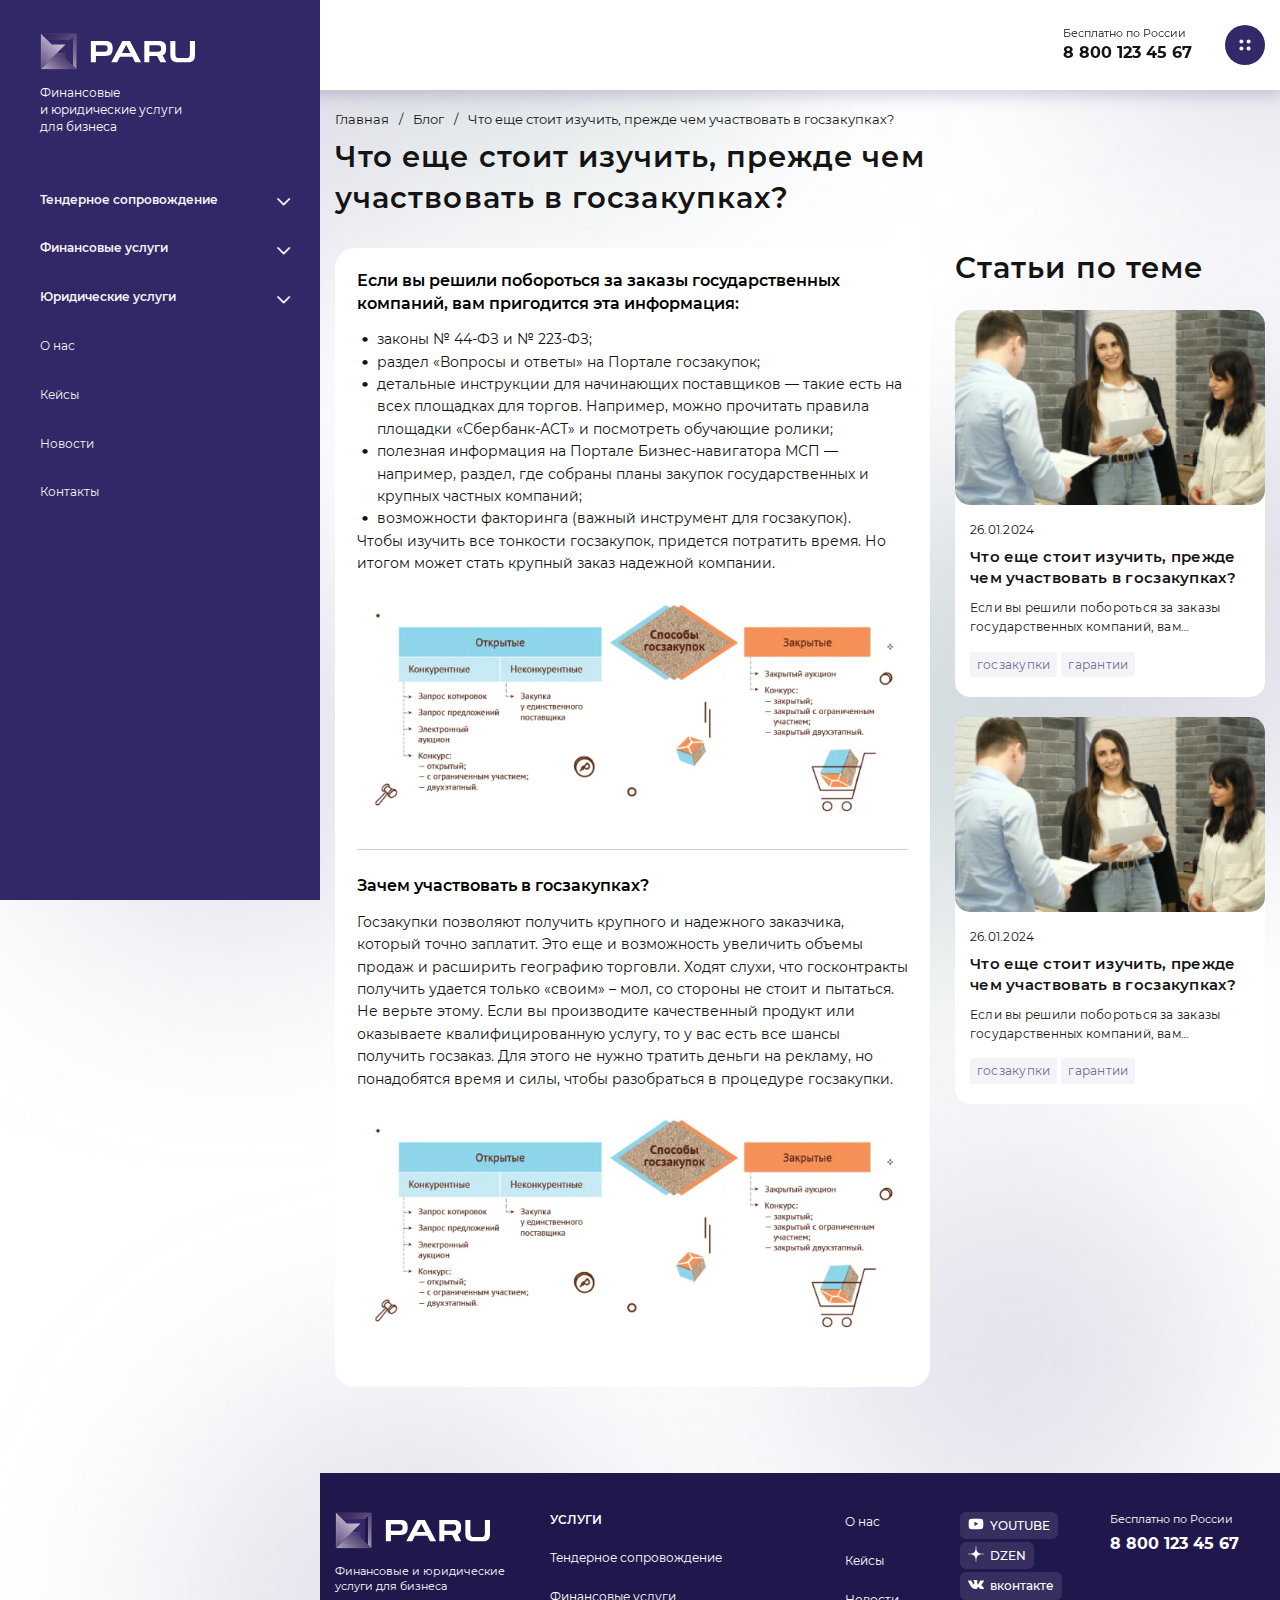
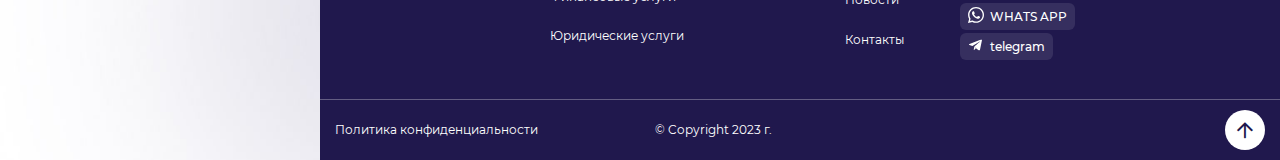
==== commit adb3a1e4: "Add files via upload" ====
--- a/article.html
+++ b/article.html
@@ -34,6 +34,7 @@
 			<ul class="menu">
 				<li class="menu__haschild">
 					<a href="#">Тендерное сопровождение</a>
+					<i class="far fa-chevron-down"></i>
 					<ul>
 						<li><a href="#">44 - ФЗ</a></li>
 						<li><a href="#">223 - ФЗ</a></li>
@@ -44,6 +45,7 @@
 				</li>
 				<li class="menu__haschild">
 					<a href="#">Финансовые услуги</a>
+					<i class="far fa-chevron-down"></i>
 					<ul>
 						<li><a href="#">44 - ФЗ</a></li>
 						<li><a href="#">223 - ФЗ</a></li>
@@ -54,6 +56,7 @@
 				</li>
 				<li class="menu__haschild">
 					<a href="#">Юридические услуги</a>
+					<i class="far fa-chevron-down"></i>
 					<ul>
 						<li><a href="#">44 - ФЗ</a></li>
 						<li><a href="#">223 - ФЗ</a></li>
@@ -78,11 +81,14 @@
 							<img src="img/logo.svg" alt="alt">
 						</a>
 					</div>
-					<ul class="list-socials">
-						<li><a href="#"><img src="img/phone.svg" alt="alt"></a></li>
-						<li><a href="#"><img src="img/tg.svg" alt="alt"></a></li>
-						<li><a href="#"><img src="img/wp.svg" alt="alt"></a></li>
-					</ul>
+					<!--new-->
+					<div class="socials-wrap">
+						<ul class="list-socials">
+							<li><a href="#"><img src="img/phone.svg" alt="alt"></a></li>
+							<li><a href="#"><img src="img/tg.svg" alt="alt"></a></li>
+							<li><a href="#"><img src="img/wp.svg" alt="alt"></a></li>
+						</ul>
+					</div>
 					<div class="header__contacts">
 						<p>Бесплатно по России</p>
 						<a href="tel:88001234567" class="phone-main">8 800 123 45 67</a>
--- a/css/main.css
+++ b/css/main.css
@@ -1977,3 +1977,828 @@
 .col_checkbox {
 	align-self: center;
 }
+.item-video {
+	padding: 22px 27px;
+	padding-right: 110px;
+	height: 310px;
+	font-size: 16px;
+	color: #fff;
+	font-weight: 500;
+	position: relative;
+	z-index: 1;
+	border-radius: 20px;
+	display: flex;
+	flex-direction: column;
+	align-items: flex-start;
+	justify-content: flex-end;
+}
+.item-video__image {
+	top: 0;
+	left: 0;
+	width: 100%;
+	height: 100%;
+	display: block;
+	border-radius: 20px;
+	z-index: -1;
+	overflow: hidden;
+	position: absolute;
+}
+.item-video__image::after {
+	position: absolute;
+	display: block;
+	content: " ";
+	width: 100%;
+	height: 100%;
+	top: 0;
+	left: 0;
+	border-radius: 20px;
+	background: linear-gradient(180deg, rgba(255, 255, 255, 0) 0%, #332969 100%);
+}
+.item-video:hover::after {
+	transform: scale(1.1);
+}
+.item-video__image img {
+	width: 100%;
+	height: 100%;
+	object-fit: cover;
+	font-family: 'object-fit: cover;';
+	border-radius: 20px;
+	transition: all 0.7s;
+}
+.item-video::after {
+	position: absolute;
+	display: block;
+	content: " ";
+	width: 90px;
+	height: 90px;
+	bottom: 28px;
+	right: 28px;
+	border-radius: 50%;
+	background-image: url(../img/play2.svg);
+	background-repeat: no-repeat;
+	background-position: center;
+	transition: all 0.7s;
+	background-size: cover;
+}
+.item-sertificat {
+	height: 388px;
+	padding: 12px;
+	border-radius: 20px;
+	background: #fff;
+	display: block;
+}
+.item-sertificat img {
+	width: 100%;
+	height: 100%;
+	object-fit: cover;
+	font-family: 'object-fit: cover;';
+	border-radius: 20px;
+}
+.item-sertificat:hover {
+	box-shadow: 0 5px 15px #231c4b4f;
+}
+.block-review {
+	padding: 27px 86px;
+	padding-right: 0;
+	font-size: 20px;
+	margin-bottom: 44px;
+	line-height: 140%;
+	font-weight: 500;
+	display: flex;
+	align-items: center;
+	justify-content: space-between;
+	background: #f4f3f7;
+}
+.block-review .btn-main {
+	padding: 0 30px;
+}
+.block-review__head {
+	margin-bottom: 21px;
+	display: flex;
+	align-items: center;
+}
+.block-review__head img {
+	margin-right: 6px;
+}
+.rating-wrap {
+	display: flex;
+	align-items: center;
+}
+.title-rating {
+	margin-bottom: 8px;
+}
+.rating {
+	display: flex;
+	align-items: center;
+}
+.rating {
+	display: flex;
+	align-items: center;
+  }
+  .rating__item {
+	font-size: 20px;
+	color: #756A9A;
+	transition: all 0.3s;
+	margin-right: 7px;
+  }
+  .rating_1 > .rating__item:nth-child(1) {
+	color: #332969;
+  }
+  .rating_2 > .rating__item:nth-child(-n+2) {
+	color: #332969;
+  }
+  .rating_3 > .rating__item:nth-child(-n+3) {
+	color: #332969;
+  }
+  .rating_4 > .rating__item:nth-child(-n+4) {
+	color: #332969;
+  }
+  .rating_5 > .rating__item:nth-child(-n+5) {
+	color: #332969;
+  }
+  .rating__item.active {
+	color: #332969;
+  }
+  .descr-rating {
+	font-size: 14px;
+	margin-left: 20px;
+	font-weight: 400;
+	letter-spacing: 0.03em;
+	color: #5d4f84;
+}
+.image-review img {
+	max-width: 100%;
+	height: auto;
+}
+.reviews-block {
+	padding: 23px 21px;
+	background: #fff;
+	border-radius: 30px;
+}
+.reviews-block .row > div {
+	margin-bottom: 80px;
+}
+.reviews-block .row {
+	margin-bottom: -80px;
+}
+.page-reviews {
+	padding-bottom: 86px;
+} 
+
+/*new*/
+.menu__haschild {
+	position: relative;
+}
+.menu__haschild > i {
+	width: 24px;
+    height: 24px;
+	cursor: pointer;
+	position: absolute;
+	top: 23px;
+	right: 0;
+    display: flex;
+    align-items: center;
+    justify-content: center;
+    transition: all 0.3s;
+	font-size: 15px;
+}
+.menu__haschild.active > i {
+	transform: rotate(180deg);
+}
+.menu__haschild > a::after {
+	display: none;
+}
+.socials-wrap {
+	display: none;
+}
+.btn-menu.active {
+	transform: rotate(228deg);
+}
+.page-about .title-big {
+	font-size: 40px;
+	margin-bottom: 41px;
+	max-width: 622px;
+	line-height: 140%;
+}
+.image-about {
+	margin-left: -210px;
+	margin-bottom: -40px;
+	margin-top: -5px;
+}
+.about-block {
+	padding: 67px 72px;
+	font-size: 16px;
+	margin-bottom: 50px;
+	line-height: 160%;
+	letter-spacing: 0.02em;
+	font-weight: 500;
+	background: #fff;
+	border-radius: 30px;
+	position: relative;
+}
+.about-block .title-section {
+	max-width: 357px;
+	padding-top: 0;
+}
+.about-block p {
+	margin-bottom: 20px;
+}
+.about-block p:last-child {
+	margin-bottom: 0;
+}
+.about-block__image {
+	margin-top: 46px;
+	display: inline-block;
+	position: relative;
+	z-index: 2;
+}
+.about-block__image img {
+	max-width: 100%;
+	height: auto;
+}
+.about-block__image::after,
+.about-block__image::before {
+	position: absolute;
+	display: block;
+	content: " ";
+	border: 1px dashed #756a9a;
+	border-radius: 15px;
+	width: 277px;
+	height: 141px;
+	top: -46px;
+	left: 59px;
+	z-index: -1;
+}
+.about-block__image::after {
+	width: 407px;
+	height: 254px;
+	right: -28px;
+	bottom: -64px;
+	top: auto;
+	left: auto;
+}
+.about-block .about-block__left {
+	padding-right: 60px;
+}
+.image-main img {
+	max-width: 100%;
+	height: auto;
+	display: block;
+	border-radius: 20px;
+}
+.history-timeline .row {
+	margin: 0 -37px;
+}
+.history-timeline .row > div {
+	padding: 0 37px;
+}
+.history-timeline {
+	margin-top: 77px;
+	padding-top: 20px;
+	position: relative;
+}
+.history-timeline::before {
+	position: absolute;
+	display: block;
+	content: " ";
+	width: 2px;
+	height: 100%;
+	left: 50%;
+	background: #756a9a;
+	top: 0;
+}
+.item-history {
+	margin-bottom: 30px;
+}
+.item-history__year {
+	font-size: 36px;
+	margin-bottom: 14px;
+	line-height: 140%;
+	letter-spacing: 0.03em;
+	color: #332969;
+	font-weight: 600;
+	position: relative;
+	text-align: right;
+}
+.item-history__year::after {
+	position: absolute;
+	display: block;
+	content: " ";
+	width: 12px;
+	height: 24px;
+	top: 0;
+	bottom: 0;
+	right: -33px;
+	margin: auto;
+	background-image: url(../img/before_year.svg);
+	background-repeat: no-repeat;
+	background-position: center;
+	background-size: cover;
+}
+.item-history__content {
+	padding: 49px 27px;
+	padding-bottom: 25px;
+	padding-right: 36px;
+	background: #fff;
+	min-height: 100%;
+	line-height: 140%;
+	border-radius: 20px;
+	position: relative;
+}
+.item-history__content::before {
+    position: absolute;
+    display: block;
+    content: " ";
+    top: 24px;
+    left: 28px;
+    height: 1px;
+    right: 47px;
+    background: #D5D1E2;
+}
+.item-history__content::after {
+    position: absolute;
+    display: block;
+    content: " ";
+    width: 16px;
+    height: 16px;
+    top: 23px;
+    right: 20px;
+    background-image: url(../img/after.svg);
+    background-repeat: no-repeat;
+    background-position: center;
+    background-size: cover;
+}
+.item-history__content p {
+	margin-bottom: 10px;
+}
+.item-history__content p:last-child {
+	margin-bottom: 0;
+}
+.item-history__image img {
+	max-width: 100%;
+	height: auto;
+	border-radius: 20px;
+}
+.item-history:nth-child(even) .row {
+	flex-direction: row-reverse;
+}
+.item-history:nth-child(even) .item-history__year {
+	text-align: left;
+}
+.item-history:nth-child(even) .item-history__year::after {
+	left: -32px;
+	right: auto;
+	transform: scale(-1, -1);
+}
+.item-history:last-child {
+	margin-bottom: 0;
+}
+.about-client {
+	font-size: 24px;
+	padding: 80px 84px;
+	padding-bottom: 126px;
+	margin: 110px 0;
+	line-height: 160%;
+	letter-spacing: 0.03em;
+	text-align: center;
+	color: #fff;
+	background: #332969;
+	border-radius: 15px;
+	position: relative;
+}
+.about-client::before,
+.about-client::after {
+	position: absolute;
+	display: block;
+	content: " ";
+	top: 39px;
+	left: 50px;
+	width: 50px;
+	height: 42px;
+	background-image: url(../img/quote1.svg);
+	background-repeat: no-repeat;
+	background-position: center;
+	background-size: cover;
+}
+.about-client::after {
+	bottom: 37px;
+	right: 51px;
+	background-image: url(../img/quote2.svg);
+	top: auto;
+	left: auto;
+}
+.about-client .title-section {
+	padding-bottom: 20px;
+	text-transform: uppercase;
+	padding-top: 0;
+}
+.inner-section {
+	padding-bottom: 110px;
+}
+.row.row_partners {
+	margin: 0 -8px;
+	margin-bottom: 16px;
+}
+.row.row_partners > div {
+	padding: 0 8px;
+	margin-bottom: 16px;
+}
+.item-partner {
+	height: 164px;
+	padding: 10px;
+	border-radius: 20px;
+	background: #fff;
+	display: flex;
+	align-items: center;
+	justify-content: center;
+}
+.item-partner img {
+	max-width: 100%;
+	max-height: 100%;
+}
+.inner-section .title-section {
+	padding-bottom: 50px;
+	padding-top: 0;
+}
+.inner-section .row_main {
+	margin-bottom: -30px;
+}
+.inner-section.inner-section_team {
+	padding-bottom: 80px;
+}
+.row_team {
+	margin: 0 -7px;
+	margin-bottom: -14px;
+}
+.row_team > div {
+	margin-bottom: 14px;
+	padding: 0 7px;
+}
+.item-team {
+	border-radius: 20px;
+	background: #fff;
+	min-height: 100%;
+	position: relative;
+	letter-spacing: 0.02em;
+}
+.item-team__detail {
+	padding: 40px 23px;
+	position: absolute;
+	top: 0;
+	left: 0;
+	width: 100%;
+	height: 100%;
+	z-index: 2;
+	backdrop-filter: blur(20px);
+	background: rgba(0, 0, 0, 0.3);
+	border-radius: 20px;
+	color: #fff;
+	opacity: 0;
+	visibility: hidden;
+	transition: all 0.5s;
+}
+.item-team:hover .item-team__detail {
+	visibility: visible;
+	opacity: 1;
+}
+.item-team__detail strong {
+	font-weight: 600;
+	display: block;
+}
+.item-team__detail p {
+	margin: 0;
+}
+.item-team__image {
+	height: 346px;
+	border-radius: 20px;
+	width: 100%;
+}
+.item-team__image img {
+	width: 100%;
+	height: 100%;
+	object-fit: cover;
+	font-family: 'object-fit: cover;';
+	border-radius: 20px;
+}
+.item-team__content {
+	padding: 18px 20px;
+	padding-bottom: 58px;
+}
+.item-team__title {
+	margin-bottom: 11px;
+	font-size: 16px;
+	line-height: 160%;
+	font-weight: 700;
+}
+.item-team::before {
+    position: absolute;
+    display: block;
+    content: " ";
+    bottom: 26px;
+    left: 20px;
+    height: 1px;
+    right: 53px;
+    background: #D5D1E2;
+}
+.item-team::after {
+    position: absolute;
+    display: block;
+    content: " ";
+    width: 16px;
+    height: 16px;
+    bottom: 25px;
+    right: 26px;
+    background-image: url(../img/before2.svg);
+    background-repeat: no-repeat;
+    background-position: center;
+    background-size: cover;
+}
+.page-about {
+	background-position: center top;
+	background-image: url(../img/main_bg3.jpg);
+	background-repeat: no-repeat;
+}
+.text-page {
+	font-size: 20px;
+	line-height: 150%;
+	font-weight: 500;
+	color: #756a9a;
+}
+.page-about .text-page {
+	max-width: 622px;
+}
+.btn-main.btn-main_page {
+	background: #5a2255;
+}
+.btn-main.btn-main_page:hover {
+    background: #320b2f;
+}
+.page-about__buttons {
+	margin-top: 125px;
+	display: flex;
+	align-items: center;
+}
+.page-about__buttons .btn-main {
+	font-size: 14px;
+	margin-right: 35px;
+	padding: 0 48px;
+	height: 62px;
+}
+.page-about__buttons .btn-main:last-child {
+	margin-right: 0;
+}
+.about-block.about-block_vacancies .title-section {
+	padding-bottom: 20px;
+	max-width: 100%;
+}
+.about-client__name {
+	font-size: 20px;
+	margin-bottom: 7px;
+	line-height: 140%;
+	letter-spacing: 0.03em;
+	text-transform: uppercase;
+	font-weight: 600;
+}
+.about-client__descr {
+	font-size: 16px;
+	line-height: 140%;
+}
+.about-client__bottom {
+	padding-top: 90px;
+}
+.about-client.about-client_vacancies {
+	padding: 139px 167px;
+	padding-bottom: 67px;
+	margin-top: 55px;
+}
+.about-client.about-client_vacancies::before {
+	top: 69px;
+	left: 86px;
+}
+.about-client.about-client_vacancies::after {
+	bottom: 69px;
+	right: 86px;
+}
+.row_info > div {
+	margin-bottom: 30px;
+}
+.item-info {
+	padding: 23px 25px;
+	padding-right: 14px;
+	letter-spacing: 0.02em;
+	background: #fff;
+	min-height: 100%;
+	border-radius: 20px;
+}
+.item-info__head {
+	font-size: 20px;
+	margin-bottom: 16px;
+	line-height: 140%;
+	font-weight: 700;
+	display: flex;
+	align-items: center;
+}
+.item-info li::before {
+	position: absolute;
+	top: 0;
+	left: 7px;
+	font-size: 10px;
+	content: "⦁";
+}
+.item-info li {
+	padding-left: 20px;
+	position: relative;
+}
+.item-info__icon {
+	width: 24px;
+	height: 24px;
+	margin-right: 30px;
+	flex: none;
+	display: flex;
+	align-items: center;
+	justify-content: center;
+}
+.item-info__icon img {
+	max-width: 100%;
+	max-height: 100%;
+}
+.item-info-main {
+	padding-top: 27px;
+	display: flex;
+	flex-direction: column;
+	align-items: center;
+	min-height: 100%;
+}
+.item-info-main__title {
+	font-size: 28px;
+	line-height: 140%;
+	letter-spacing: 0.03em;
+	text-align: center;
+	color: #332969;
+	font-weight: 600;
+}
+.item-info-main .btn-main {
+	font-size: 14px;
+	height: 62px;
+	margin-top: auto;
+	width: 100%;
+	padding: 0 10px;
+}
+.recomend-vacancy {
+	padding: 43px 90px;
+	padding-bottom: 48px;
+	font-size: 16px;
+	margin: 90px 0;
+	line-height: 160%;
+	text-align: center;
+	background: #fff;
+	border-radius: 20px;
+}
+.recomend-vacancy .title-section {
+	padding-bottom: 36px;
+	padding-top: 0;
+}
+.recomend-vacancy .btn-main {
+	margin: 50px 0;
+	font-size: 14px;
+	height: 62px;
+}
+.recomend-vacancy__descr {
+	font-weight: 500;
+	letter-spacing: 0.02em;
+}
+.recomend-vacancy__info {
+	padding: 31px 38px;
+	padding-bottom: 35px;
+	margin: 0 35px;
+	line-height: 140%;
+	font-weight: 500;
+	color: #fff;
+	letter-spacing: 0.03em;
+	background: #756a9a;
+	border-radius: 15px;
+}
+.row.row_info {
+	margin-bottom: -30px;
+}
+.resume-vacancy {
+	padding: 52px 170px;
+	padding-bottom: 49px;
+	font-size: 24px;
+	line-height: 160%;
+	letter-spacing: 0.03em;
+	text-align: center;
+	color: #fff;
+	background: #332969;
+	border-radius: 15px;
+}
+.resume-vacancy .title-section {
+	padding-bottom: 36px;
+	font-size: 40px;
+	font-weight: 700;
+	padding-top: 0;
+}
+.resume-vacancy__text {
+	margin-bottom: 42px;
+}
+.resume-vacancy .btn-main {
+	width: 388px;
+	font-size: 14px;
+	height: 62px;
+	max-width: 100%;
+	padding: 0 10px;
+}
+.vacancies-wrap {
+	padding: 90px 0;
+}
+.vacancies-wrap .title-section {
+	padding-bottom: 22px;
+	padding-top: 0;
+}
+.contact-vacancy__title {
+	font-size: 20px;
+	line-height: 200%;
+	margin-bottom: 7px;
+	font-weight: 500; 
+	color: #000;
+}
+.contact-vacancy__value {
+	font-size: 30px;
+	line-height: 140%;
+	letter-spacing: 0.03em;
+	font-weight: 600;
+}
+.contact-vacancy__value a {
+	white-space: nowrap;
+	color: #141414;
+}
+.dropdowns-wrap {
+	padding: 0 45px;
+	margin-top: 90px;
+	background: #fff;
+	border-radius: 30px;
+}
+.item-dropdown__head {
+	font-size: 36px;
+	padding: 32px 0;
+	padding-right: 6px;
+	line-height: 140%;
+	letter-spacing: 0.03em;
+	font-weight: 600;
+	cursor: pointer;
+	transition: all 0.3s;
+	display: flex;
+	align-items: center;
+	justify-content: space-between;
+	border-top: 1px solid #c1c1c1;
+}
+.item-dropdown:first-child .item-dropdown__head {
+	border: none;
+}
+.item-dropdown__head i {
+	font-size: 18px;
+	color: #332969;
+	transition: all 0.3s;
+}
+.item-dropdown.active .item-dropdown__head i {
+	transform: rotate(180deg);
+}
+.item-dropdown__content {
+	font-size: 24px;
+	padding-top: 28px;
+	line-height: 200%;
+	border-top: 1px solid #c1c1c1;
+	color: #000;
+	display: none;
+}
+.item-dropdown__content li::before {
+	position: absolute;
+	top: 0;
+	left: 7px;
+	font-size: 12px;
+	content: "⦁";
+}
+.item-dropdown__content li {
+	padding-left: 20px;
+	position: relative;
+}
+.item-dropdown__content p {
+	margin-bottom: 16px;
+}
+.item-dropdown__content ul {
+	margin-bottom: 38px;
+}
+.item-dropdown__subtitle {
+	margin-bottom: 35px;
+}
+.item-dropdown__subtitle strong {
+	margin-right: 50px;
+}
+.page-about .col-md-7 {
+	z-index: 2;
+}
+.about-block .btn-main {
+	font-size: 14px;
+	padding: 0 50px;
+	height: 62px;
+}--- a/css/media.css
+++ b/css/media.css
@@ -631,6 +631,272 @@
     .reviews-block .row {
         margin-bottom: -50px;
     }
+
+        /*new*/
+        .menu__haschild > i {
+            top: 14px;
+        }
+        .page-about .title-big {
+            font-size: 34px;
+            margin-bottom: 25px;
+            max-width: 530px;
+        }
+        .image-about img {
+            max-width: 600px;
+        }
+        .page-about .list-page li {
+            font-size: 16px;
+            padding-left: 20px;
+        }
+        .image-about {
+            margin-left: -150px;
+            margin-bottom: -30px;
+        }
+        .about-block {
+            padding: 50px 40px;
+            font-size: 14px;
+            margin-bottom: 45px;
+            line-height: 160%;
+        }
+        .about-block .about-block__left {
+            padding-right: 20px;
+        }
+        .about-block p {
+            margin-bottom: 15px;
+        }
+        .about-block__image::before {
+            width: 230px;
+            height: 120px;
+            top: -35px;
+            left: 38px;
+        }
+        .about-block__image::after {
+            width: 330px;
+            height: 205px;
+            right: -20px;
+            bottom: -48px;
+        }
+        .item-history__content {
+            padding: 40px 20px;
+            padding-bottom: 22px;
+            padding-right: 24px;
+        }
+        .history-timeline .row > div {
+            padding: 0 25px;
+        }
+        .history-timeline .row {
+            margin: 0 -25px;
+        }
+        .item-history__content p {
+            margin-bottom: 6px;
+        }
+        .item-history__year {
+            font-size: 32px;
+            margin-bottom: 12px;
+        }
+        .item-history__year::after {
+            right: -20px;
+        }
+        .item-history__year::after {
+            width: 10px;
+            height: 21px;
+        }
+        .item-history:nth-child(even) .item-history__year::after {
+            left: -19px;
+        }
+        .about-client {
+            font-size: 20px;
+            padding: 60px 45px;
+            padding-bottom: 95px;
+            margin: 85px 0;
+        }
+        .about-client::before, .about-client::after {
+            width: 45px;
+            height: 38px;
+        }
+        .about-client::before {
+            top: 28px;
+            left: 32px;
+        }
+        .about-client::after {
+            bottom: 28px;
+            right: 32px;
+        }
+        .inner-section .title-section {
+            padding-bottom: 30px;
+        }
+        .item-partner {
+            height: 140px;
+        }
+        .inner-section {
+            padding-bottom: 80px;
+        }
+        .item-team__image {
+            height: 270px;
+        }
+        .item-team__title {
+            margin-bottom: 9px;
+            font-size: 14px;
+        }
+        .item-team__content {
+            padding: 13px 15px;
+            padding-bottom: 45px;
+        }
+        .item-team::before {
+            bottom: 19px;
+            left: 15px;
+            height: 1px;
+            right: 40px;
+        }
+        .item-team::after {
+            bottom: 19px;
+            right: 15px;
+        }
+        .item-team__detail {
+            padding: 25px 14px;
+        }
+        .text-page {
+            font-size: 17px;
+        }
+        .page-about__buttons {
+            margin-top: 90px;
+        }
+        .page-about__buttons .btn-main {
+            font-size: 12px;
+            margin-right: 18px;
+            padding: 0 36px;
+            height: 56px;
+        }
+        .resume-vacancy .btn-main,
+        .recomend-vacancy .btn-main,
+        .item-info-main .btn-main,
+        .about-block .btn-main {
+            font-size: 13px;
+            padding: 0px 45px;
+            height: 55px;
+        }
+        .item-info-main .btn-main {
+            padding: 0 10px;
+        }
+        .about-block.about-block_vacancies .title-section {
+            padding-bottom: 11px;
+        }
+        .about-client.about-client_vacancies {
+            padding: 105px 100px;
+            padding-bottom: 62px;
+            margin-top: 45px;
+        }
+        .about-client.about-client_vacancies::before {
+            top: 45px;
+            left: 55px;
+        }
+        .about-client.about-client_vacancies::after {
+            bottom: 45px;
+            right: 55px;
+        }
+        .about-client__bottom {
+            padding-top: 65px;
+        }
+        .about-client__name {
+            font-size: 18px;
+            margin-bottom: 6px;
+        }
+        .about-client__descr {
+            font-size: 14px;
+        }
+        .row_info > div {
+            padding: 0 10px;
+            margin-bottom: 20px;
+        }
+        .row.row_info {
+            margin: 0 -10px;
+            margin-bottom: -20px;
+        }
+        .item-info {
+            padding: 19px 15px;
+            padding-right: 13px;
+            border-radius: 15px;
+        }
+        .item-info__head {
+            font-size: 17px;
+            margin-bottom: 13px;
+        }
+        .item-info__icon {
+            margin-right: 20px;
+        }
+        .item-info-main {
+            padding-top: 19px;
+        }
+        .item-info-main__title {
+            font-size: 24px;
+        }
+        .recomend-vacancy {
+            padding: 35px 64px;
+            padding-bottom: 39px;
+            font-size: 13px;
+            margin: 70px 0;
+        }
+        .recomend-vacancy .btn-main {
+            margin: 40px 0;
+        }
+        .recomend-vacancy__info {
+            padding: 26px 30px;
+            padding-bottom: 30px;
+            margin: 0 20px;
+        }
+        .resume-vacancy {
+            padding: 40px 117px;
+            padding-bottom: 45px;
+            font-size: 20px;
+        }
+        .resume-vacancy .title-section {
+            padding-bottom: 28px;
+            font-size: 35px;
+        }
+        .resume-vacancy .btn-main {
+            width: 320px;
+            padding: 0 10px;
+        }
+        .resume-vacancy__text {
+            margin-bottom: 30px;
+        }
+        .vacancies-wrap {
+            padding: 70px 0;
+        }
+        .contact-vacancy__title {
+            font-size: 17px;
+        }
+        .contact-vacancy__value {
+            font-size: 23px;
+        }
+        .dropdowns-wrap {
+            padding: 0 30px;
+            margin-top: 70px;
+        }
+        .item-dropdown__head {
+            font-size: 30px;
+            padding: 25px 0;
+            padding-right: 4px;
+        }
+        .item-dropdown__head i {
+            font-size: 16px;
+        }
+        .item-dropdown__content {
+            font-size: 20px;
+            padding-top: 20px;
+        }
+        .item-dropdown__subtitle {
+            margin-bottom: 23px;
+        }
+        .item-dropdown__content p {
+            margin-bottom: 12px;
+        }
+        .item-dropdown__content ul {
+            margin-bottom: 28px;
+        }
+        .item-dropdown__subtitle strong {
+            margin-right: 40px;
+        }
 }
 @media only screen and (max-width : 1350px) {
     .item-accordion__inner {
@@ -704,6 +970,57 @@
         height: 275px;
         max-width: 200px;
         margin: 0 auto;
+    }
+
+    /*new*/
+    .page-about .title-big {
+        font-size: 31px;
+    }
+    .image-about img {
+        max-width: 530px;
+    }
+    .image-about {
+        margin-left: -128px;
+    }
+    .page-about__buttons .btn-main {
+        font-size: 12px;
+        margin-right: 11px;
+        padding: 0 30px;
+        height: 54px;
+    }
+    .page-about__buttons {
+        margin-top: 55px;
+    }
+    .recomend-vacancy {
+        padding: 35px 16px;
+        padding-bottom: 39px;
+        font-size: 13px;
+        margin: 70px 0;
+    }
+    .recomend-vacancy .title-section {
+        padding-bottom: 25px;
+    }
+    .resume-vacancy {
+        padding: 40px 85px;
+        padding-bottom: 45px;
+        font-size: 19px;
+    }
+    .resume-vacancy .title-section {
+        font-size: 32px;
+    }
+    .contact-vacancy__value {
+        font-size: 21px;
+    }
+    .contact-vacancy__title {
+        font-size: 15px;
+    }
+    .item-dropdown__head {
+        font-size: 27px;
+        padding: 22px 0;
+        padding-right: 4px;
+    }
+    .item-dropdown__content {
+        font-size: 18px;
     }
 }
 
@@ -968,6 +1285,138 @@
     }
     .page-reviews {
         padding-bottom: 60px;
+    }
+
+
+    /*new*/
+    .menu__haschild > i {
+        top: 11px;
+    }
+    .page-about .title-big {
+        font-size: 24px;
+        margin-bottom: 15px;
+        max-width: 370px;
+    }
+    .page-about .list-page li {
+        font-size: 14px;
+        padding-left: 17px;
+    }
+    .image-about img {
+        max-width: 430px;
+    }
+    .image-about {
+        margin-left: -90px;
+    }
+    .about-block {
+        padding: 25px 15px;
+        font-size: 12px;
+        margin-bottom: 40px;
+        line-height: 160%;
+    }
+    .about-block .title-section {
+        padding-bottom: 15px;
+    }
+    .about-block p {
+        margin-bottom: 10px;
+    }
+    .about-block .about-block__left {
+        padding-right: 5px;
+    }
+    .about-block__image::before {
+        width: 190px;
+        height: 90px;
+        top: -25px;
+        left: 25px;
+    }
+    .about-block__image::after {
+        width: 265px;
+        height: 155px;
+        right: -10px;
+        bottom: -30px;
+    }
+    .history-timeline {
+        margin-top: 55px;
+    }
+    .about-client {
+        font-size: 16px;
+        padding: 45px 15px;
+        padding-bottom: 60px;
+        margin: 65px 0;
+    }
+    .item-partner {
+        height: 120px;
+    }
+    .row.row_team > div,
+    .row.row_partners > div {
+        padding: 0 4px;
+        margin-bottom: 8px;
+    }
+    .row.row_team,
+    .row.row_partners {
+        margin: 0 -4px;
+        margin-bottom: -8px;
+    }
+    .inner-section {
+        padding-bottom: 50px;
+    }
+    .item-team__image {
+        height: 205px;
+    }
+    .row_info > div {
+        padding: 0 4px;
+        margin-bottom: 8px;
+    }
+    .row.row_info {
+        margin: 0 -4px;
+        margin-bottom: -8px;
+    }
+    .item-info {
+        padding: 13px 10px;
+        padding-right: 9px;
+    }
+    .item-info__icon {
+        margin-right: 12px;
+        width: 22px;
+        height: 22px;
+    }
+    .item-info__head {
+        font-size: 15px;
+        margin-bottom: 11px;
+    }
+    .item-info-main__title {
+        font-size: 20px;
+    }
+    .recomend-vacancy .btn-main {
+        margin: 30px 0;
+    }
+    .resume-vacancy .title-section {
+        font-size: 26px;
+    }
+    .resume-vacancy {
+        padding: 40px 60px;
+        padding-bottom: 45px;
+        font-size: 16px;
+    }
+    .contact-vacancy__value {
+        font-size: 18px;
+    }
+    .contact-vacancy__title {
+        font-size: 14px;
+    }
+    .vacancies-wrap {
+        padding: 50px 0;
+    }
+    .dropdowns-wrap {
+        padding: 0 20px;
+        margin-top: 45px;
+    }
+    .item-dropdown__head {
+        font-size: 22px;
+        padding: 18px 0;
+        padding-right: 4px;
+    }
+    .item-dropdown__content {
+        font-size: 15px;
     }
 }
 
@@ -1122,6 +1571,58 @@
     .sidebar-aricle {
         margin: 0;
     }
+    .wrapper_finance .header {
+        background-color: #5A2255;
+    } 
+    .wrapper_legal .header {
+        background-color: #2F6067;
+    }
+
+    /*new*/
+    .menu__haschild > i {
+        top: 8px;
+    }
+    .item-team__image {
+        height: 260px;
+    }
+    .page-about__buttons .btn-main {
+        font-size: 12px;
+        margin-right: 11px;
+        padding: 0 19px;
+        height: 49px;
+    }
+    .page-about__buttons {
+        margin-top: 24px;
+    }
+    .about-client.about-client_vacancies {
+        padding: 66px 40px;
+        padding-bottom: 45px;
+        margin-top: 35px;
+    }
+    .about-client.about-client_vacancies::before {
+        top: 30px;
+        left: 30px;
+    }
+    .about-client.about-client_vacancies::after {
+        bottom: 30px;
+        right: 30px;
+    }
+    .about-client__descr {
+        font-size: 13px;
+    }
+    .about-client__name {
+        font-size: 17px;
+        margin-bottom: 5px;
+    }
+    .about-client__bottom {
+        padding-top: 45px;
+    }
+    .contact-vacancy {
+        margin-bottom: 15px;
+    }
+    .dropdowns-wrap {
+        margin-top: 30px;
+    }
 }
 
 /* Small Devices, Tablets */
@@ -1374,6 +1875,152 @@
     }
     .block-review .btn-main {
         margin-top: 20px;
+    }
+
+    /*new*/
+    .image-about img {
+        max-width: 100%;
+    }
+    .image-about {
+        margin: 0;
+        margin-bottom: -25px;
+    }
+    .about-block {
+        font-size: 13px;
+        padding-bottom: 30px;
+    }
+    .about-block__image {
+        margin-top: 26px;
+    }
+    .item-history__year {
+        text-align: left;
+    }
+    .history-timeline::before {
+        left: 0;
+    }
+    .history-timeline {
+        padding-left: 20px;
+    }
+    .item-history__year::after {
+        right: auto;
+        left: -15px !important;
+        transform: scale(-1, -1);
+    }
+    .item-history__content {
+        margin-bottom: 20px;
+        min-height: initial;
+    }
+    .about-client::before {
+        top: 15px;
+        left: 15px;
+    }
+    .about-client::after {
+        bottom: 15px;
+        right: 15px;
+    }
+    .about-client::before, .about-client::after {
+        width: 32px;
+        height: 27px;
+    }
+    .about-client {
+        font-size: 14px;
+        padding: 37px 15px;
+        padding-bottom: 55px;
+        margin: 45px 0;
+    }
+    .inner-section .title-section {
+        padding-bottom: 24px;
+    }
+    .inner-section.inner-section_team {
+        padding-bottom: 55px;
+    }
+    .page-about__buttons {
+        margin-bottom: 20px;
+    }
+    .text-page {
+        font-size: 15px;
+    }
+    .page-about .text-page {
+        max-width: 440px;
+    }
+    .resume-vacancy .btn-main, 
+    .recomend-vacancy .btn-main, 
+    .item-info-main .btn-main, 
+    .about-block .btn-main {
+        height: 50px;
+    }
+    .about-block_vacancies .btn-main {
+        margin-bottom: 10px;
+    }
+    .about-client.about-client_vacancies {
+        padding: 45px 20px;
+        padding-bottom: 39px;
+        margin-top: 20px;
+    }
+    .about-client.about-client_vacancies::before {
+        top: 13px;
+        left: 13px;
+    }
+    .about-client.about-client_vacancies::after {
+        bottom: 13px;
+        right: 13px;
+    }
+    .about-client__bottom {
+        padding-top: 30px;
+    }
+    .item-info-main__title {
+        margin-bottom: 20px;
+    }
+    .recomend-vacancy {
+        padding: 15px 16px;
+        padding-bottom: 25px;
+        font-size: 13px;
+        margin: 40px 0;
+    }
+    .recomend-vacancy__info {
+        margin: 0;
+    }
+    .resume-vacancy {
+        padding: 30px 15px;
+        padding-bottom: 35px;
+        font-size: 14px;
+    }
+    .resume-vacancy .btn-main {
+        width: 290px;
+    }
+    .resume-vacancy .title-section {
+        font-size: 23px;
+        padding-bottom: 22px;
+    }
+    .vacancies-wrap .title-section {
+        padding-bottom: 17px;
+    }
+    .vacancies-wrap {
+        padding-top: 40px;
+    }
+    .dropdowns-wrap {
+        padding: 0 15px;
+    }
+    .item-dropdown__head {
+        font-size: 18px;
+        padding: 18px 0;
+        padding-right: 2px;
+    }
+    .item-dropdown__head i {
+        font-size: 14px;
+    }
+    .item-dropdown__content {
+        font-size: 13px;
+        line-height: 180%;
+    }
+    .item-dropdown__content ul {
+        margin-bottom: 18px;
+    }
+    .item-dropdown__subtitle strong {
+        margin-right: 25px;
+    }
+    .item-dropdown__subtitle {
+        margin-bottom: 16px;
     }
 }
 
@@ -1541,6 +2188,74 @@
     .page-reviews {
         padding-bottom: 50px;
     }
+
+    /*new*/
+    .page-about .title-big {
+        font-size: 22px;
+        margin-bottom: 14px;
+        max-width: 335px;
+    }
+    .about-block .title-section {
+        max-width: 280px;
+    }
+    .about-block__image::after {
+        bottom: -19px;
+    }
+    .about-block {
+        border-radius: 20px;
+    }
+    .about-block__image::before {
+        width: 165px;
+        height: 81px;
+        top: -20px;
+        left: 13px;
+    }
+    .inner-section {
+        padding-bottom: 40px;
+    }
+    .item-partner {
+        height: 100px;
+        border-radius: 20px;
+    }
+    .item-team__image {
+        height: 196px;
+    }
+    .item-team__content {
+        padding: 11px 10px;
+        padding-bottom: 35px;
+    }
+    .item-team {
+        font-size: 12px;
+        line-height: 140%;
+    }
+    .item-team__title {
+        margin-bottom: 7px;
+        font-size: 13px;
+    }
+    .item-team__detail {
+        padding: 20px 10px;
+    }
+    .recomend-vacancy .title-section {
+        font-size: 20px;
+        padding-bottom: 15px;
+    }
+    .recomend-vacancy__info {
+        padding: 22px 20px;
+        padding-bottom: 25px;
+    }
+    .resume-vacancy .title-section {
+        font-size: 20px;
+        padding-bottom: 18px;
+    }
+    .resume-vacancy {
+        font-size: 13px;
+    }
+    .item-dropdown__subtitle strong {
+        margin-right: 7px;
+    }
+    .item-dropdown__head {
+        font-size: 16px;
+    }
 }
 
 /* Custom, iPhone Retina */
